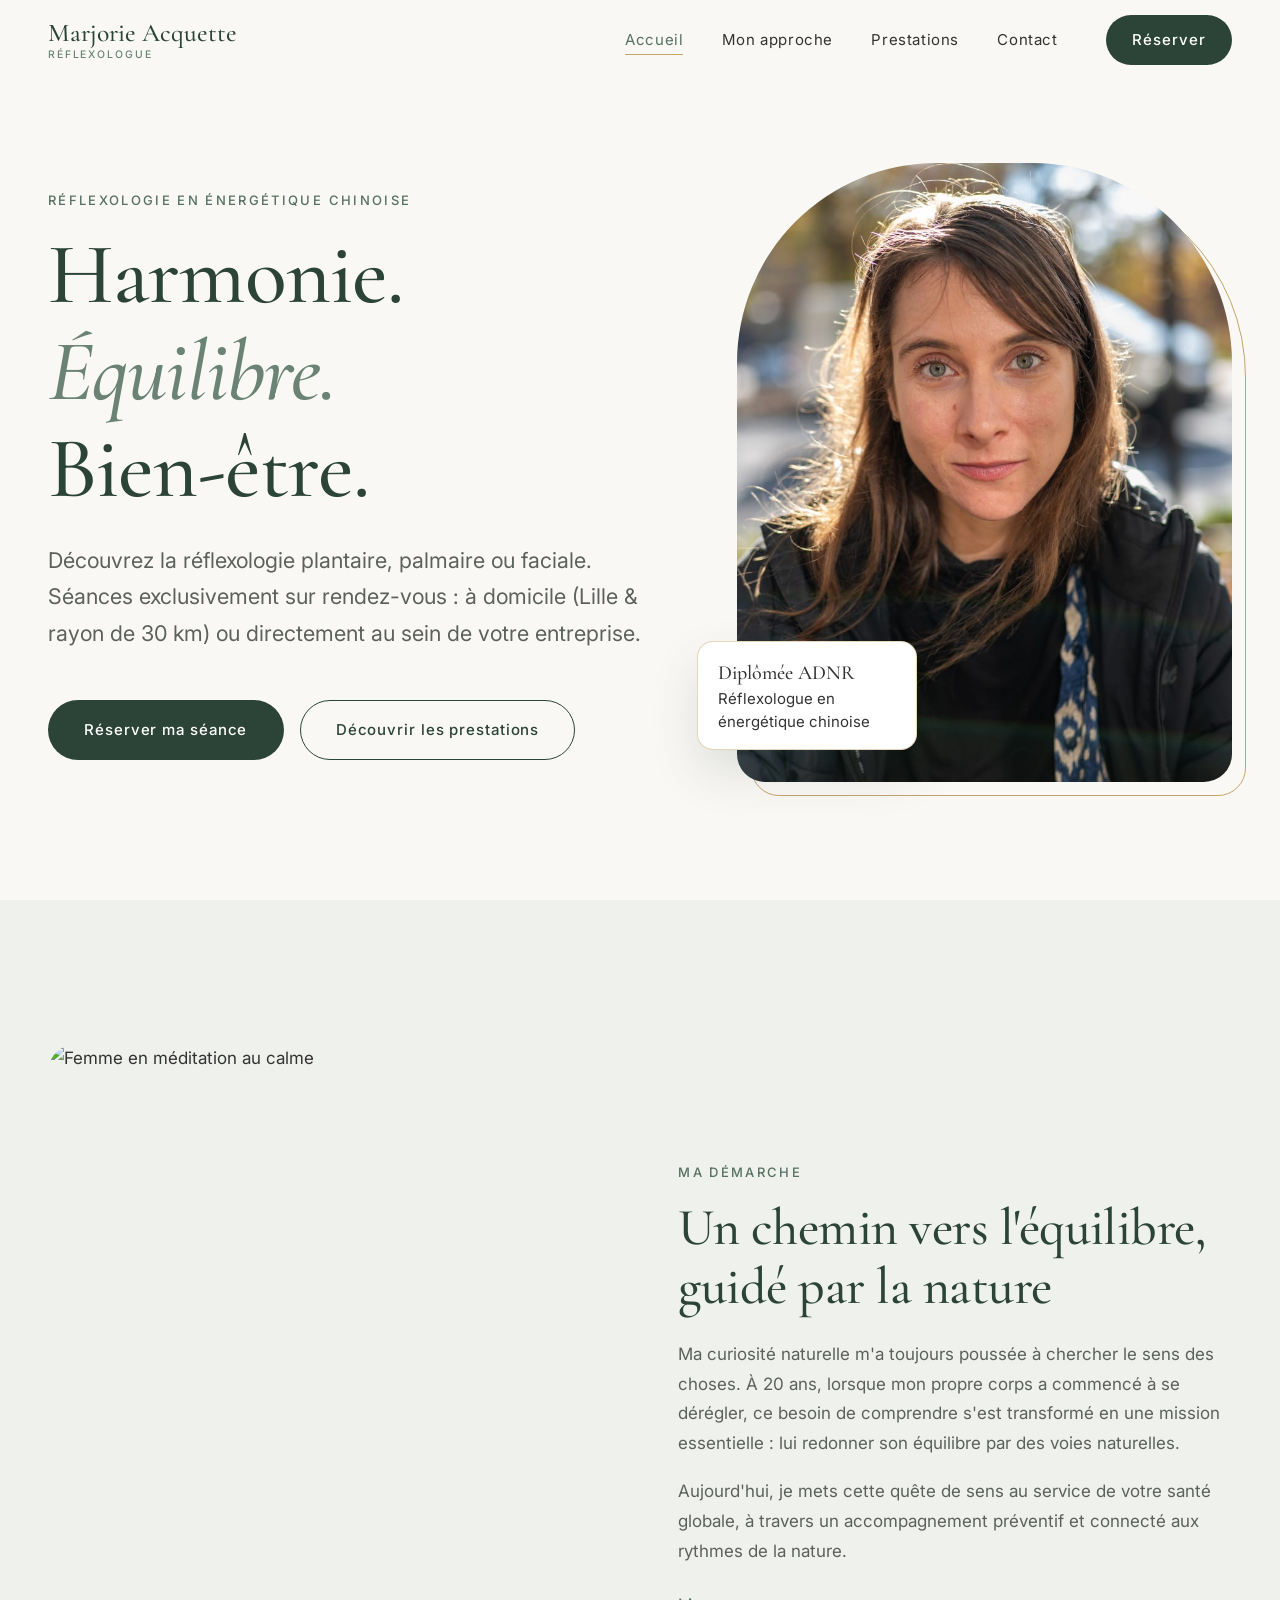
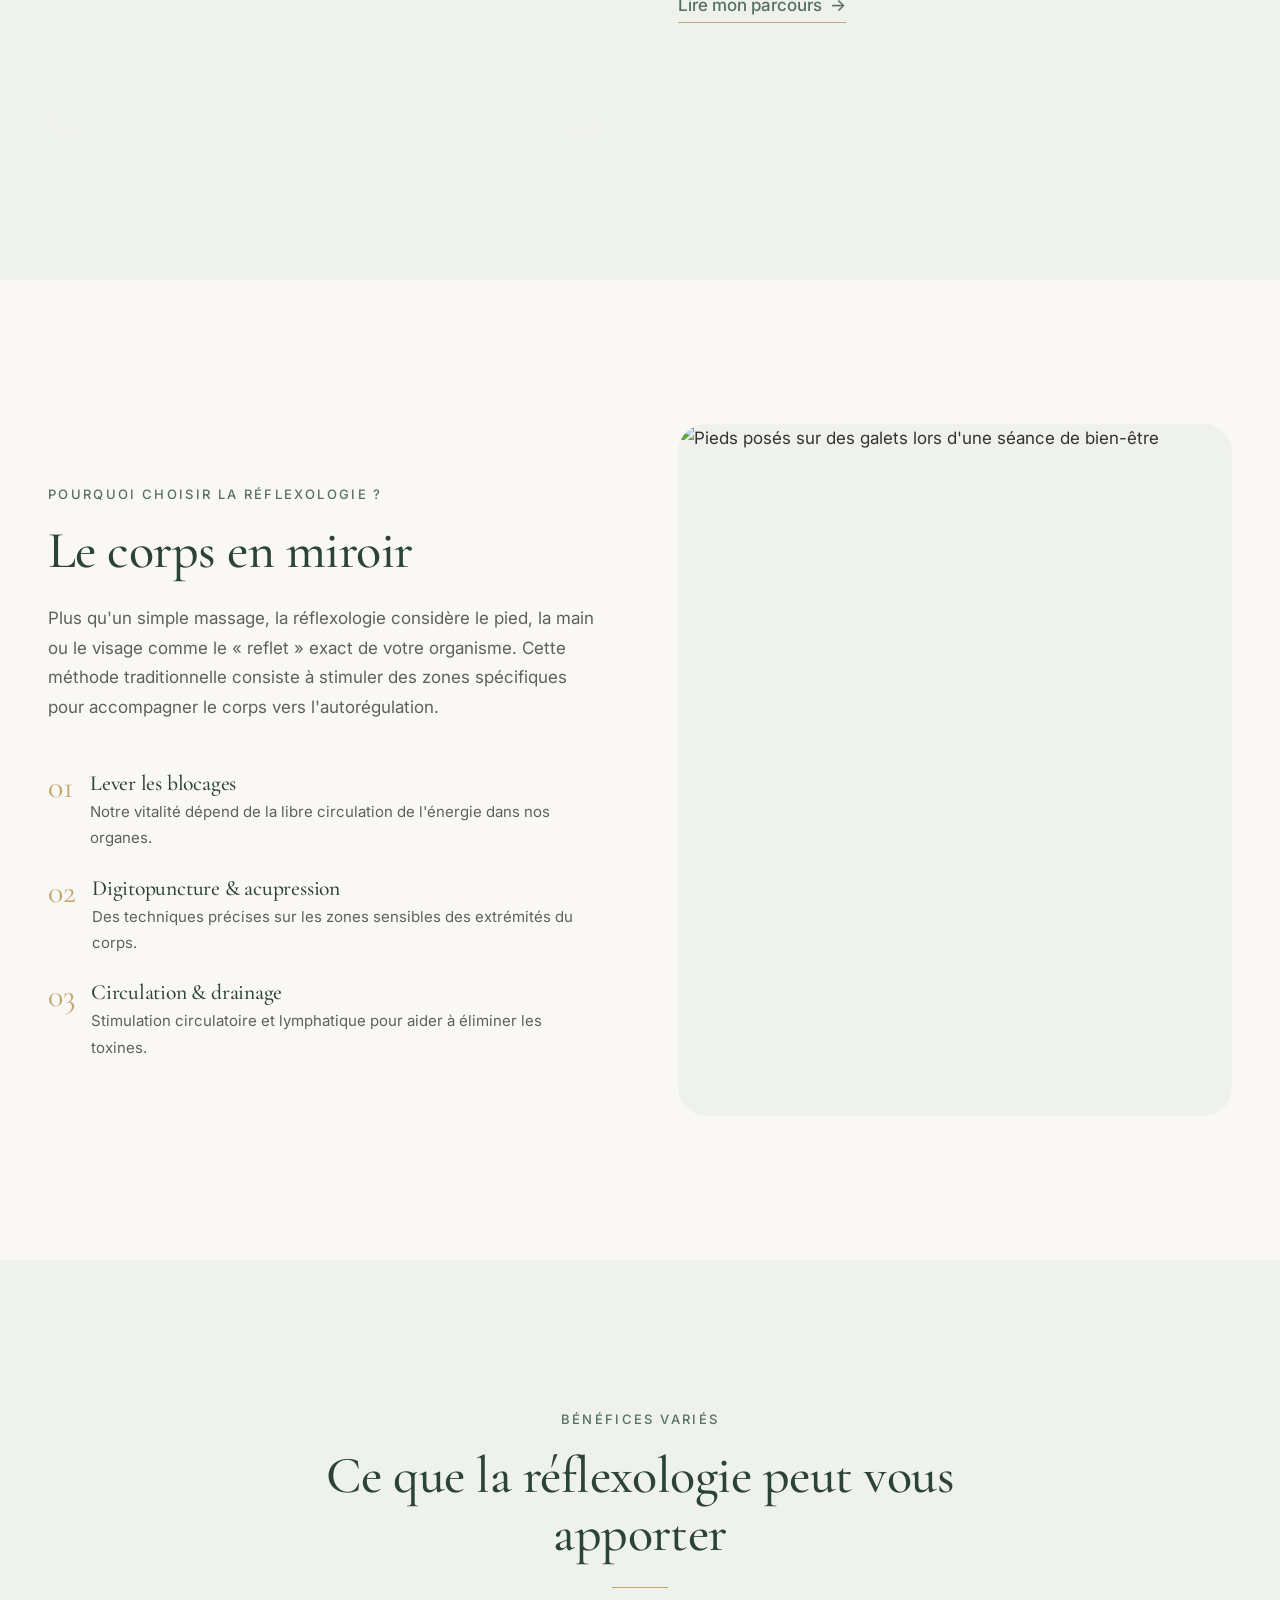
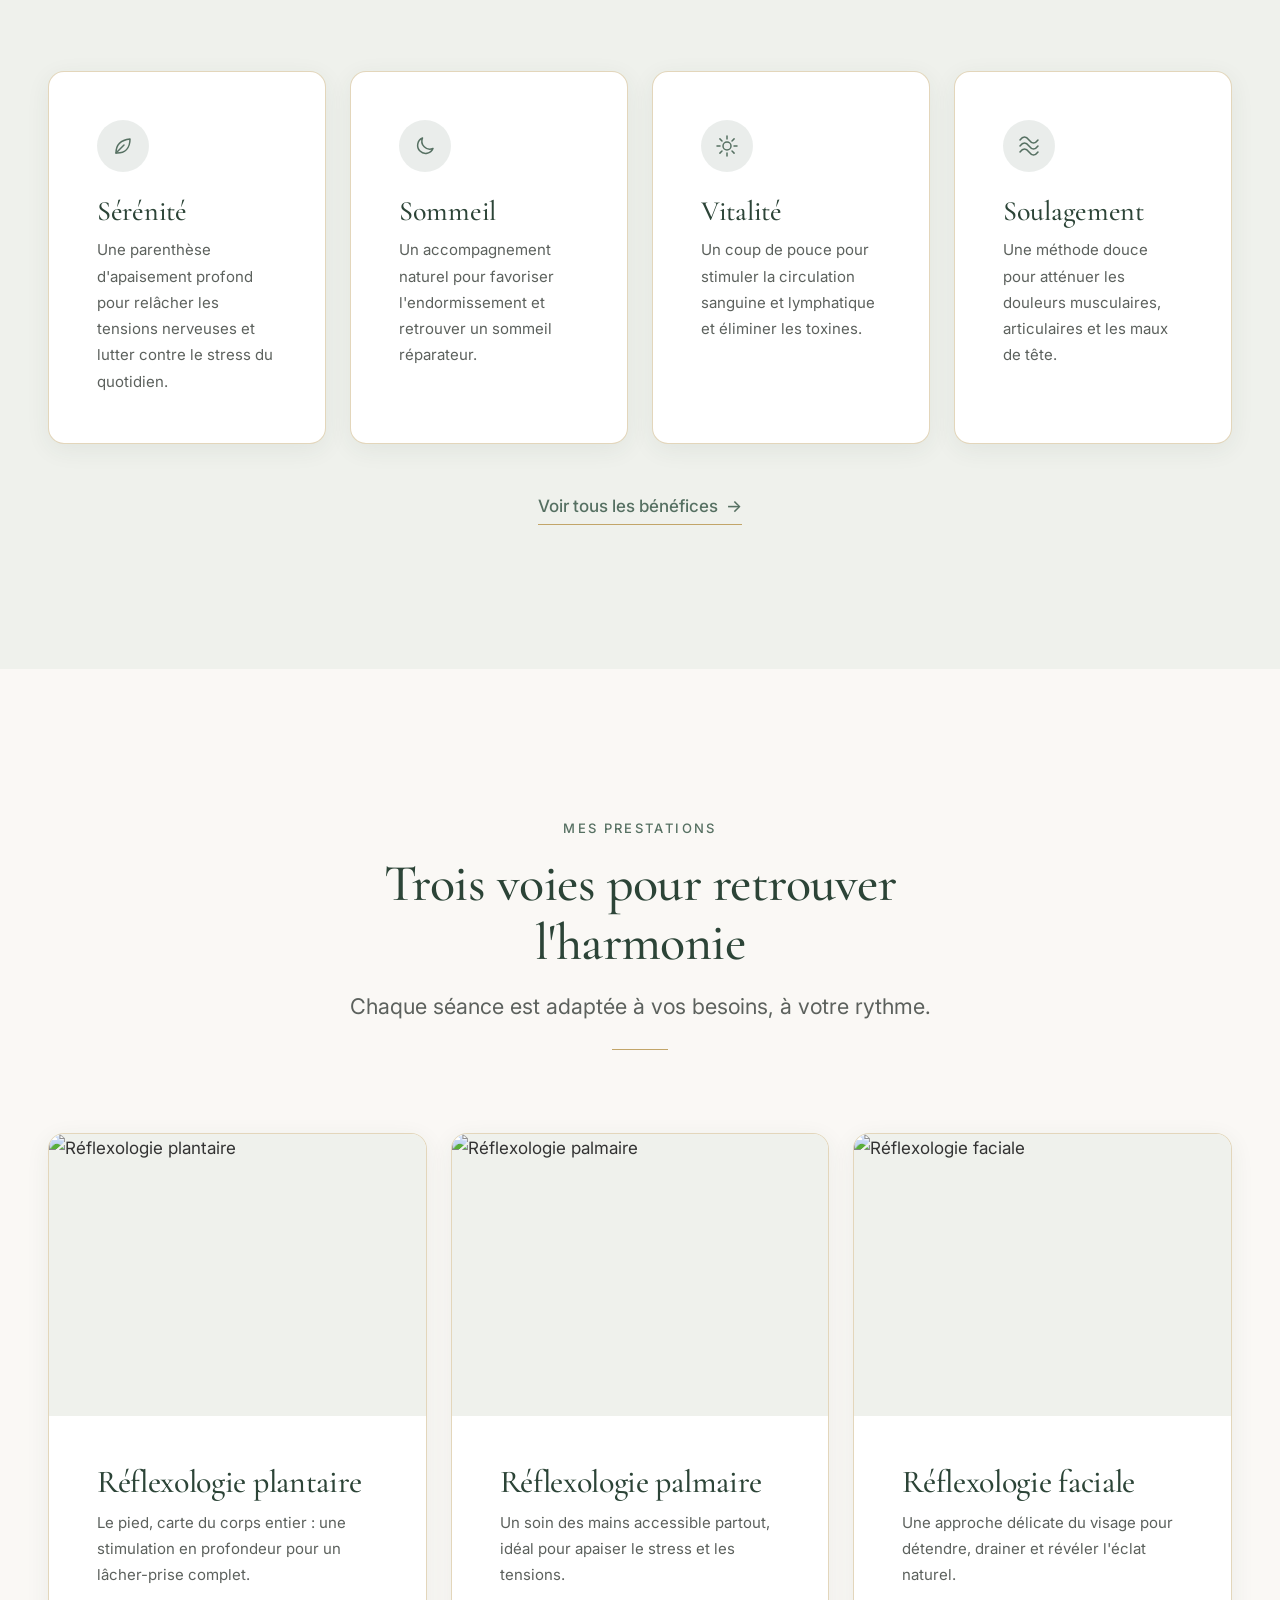
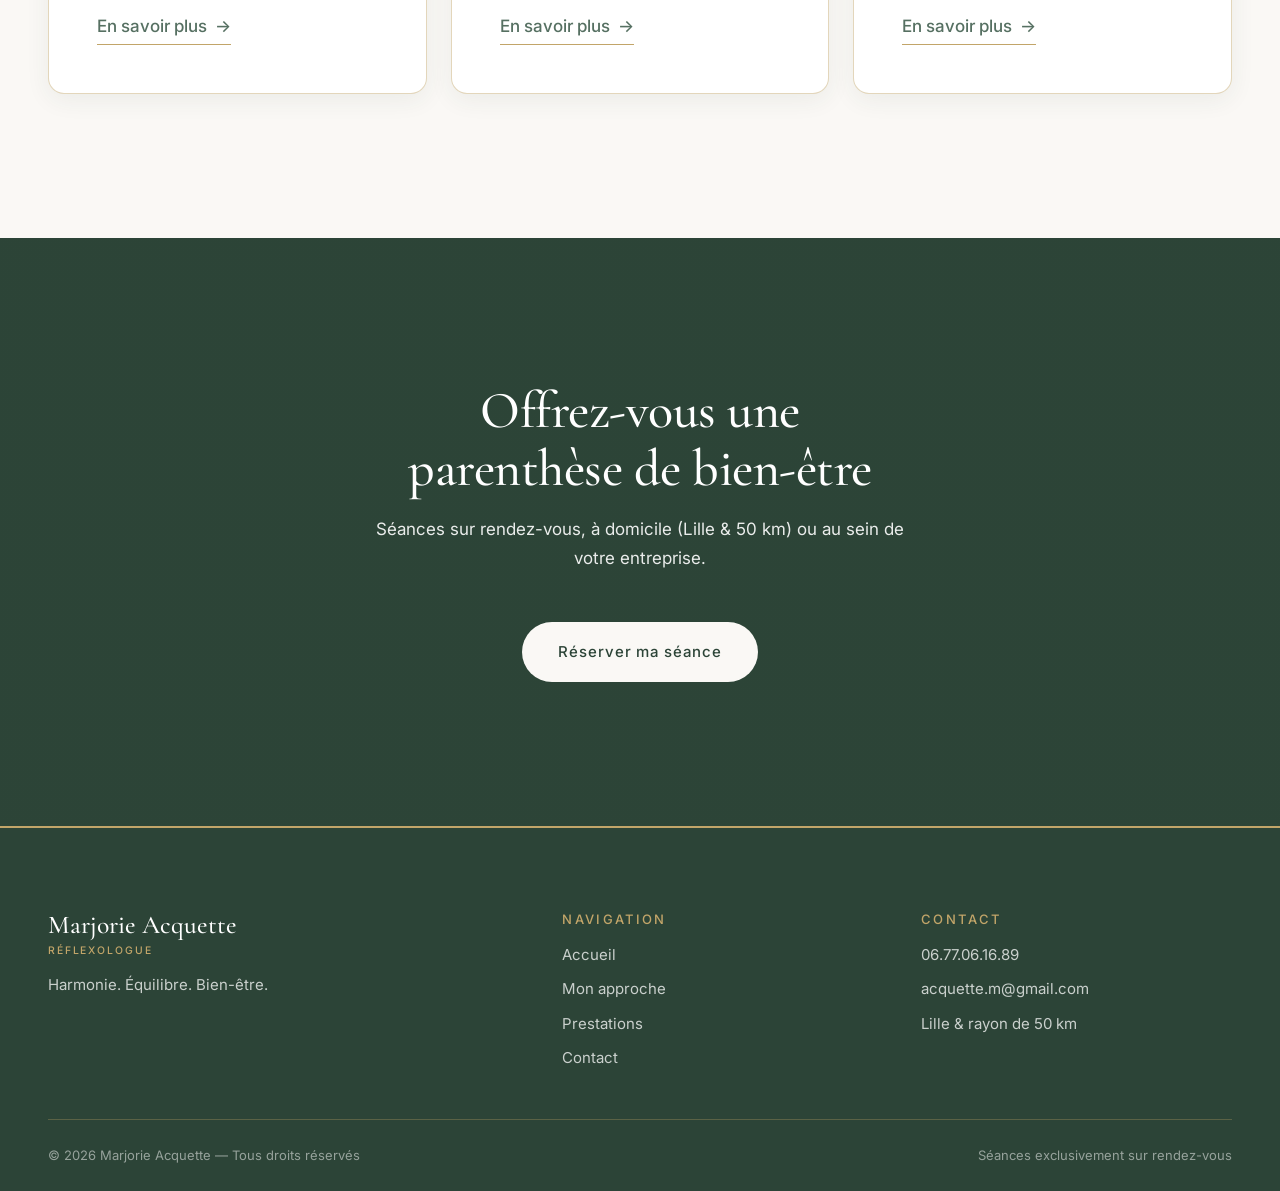
==== index.html @ 1f8d7014 "site cool" ====
<!DOCTYPE html>
<html lang="fr">
<head>
  <meta charset="UTF-8">
  <meta name="viewport" content="width=device-width, initial-scale=1">
  <title>Marjorie Acquette — Réflexologue à Lille | Harmonie. Équilibre. Bien-être.</title>
  <meta name="description" content="Réflexologie plantaire, palmaire ou faciale en énergétique chinoise. Séances sur rendez-vous à domicile (Lille & 50 km) ou en entreprise.">
  <meta name="theme-color" content="#FAF8F5">

  <!-- Active les animations de reveal uniquement si JS est disponible -->
  <script>document.documentElement.classList.add('js');</script>

  <link rel="preconnect" href="https://fonts.googleapis.com">
  <link rel="preconnect" href="https://fonts.gstatic.com" crossorigin>
  <link href="https://fonts.googleapis.com/css2?family=Cormorant+Garamond:ital,wght@0,400;0,500;0,600;1,400;1,500&family=Inter:wght@300;400;500&display=swap" rel="stylesheet">

  <link rel="stylesheet" href="css/variables.css">
  <link rel="stylesheet" href="css/global.css">
  <link rel="stylesheet" href="css/header-footer.css">
  <link rel="stylesheet" href="css/home.css">
</head>
<body>
  <a class="skip-link" href="#main">Aller au contenu</a>

  <!-- ===================== HEADER ===================== -->
  <header class="site-header">
    <div class="container site-header__inner">
      <a href="index.html" class="logo" aria-label="Marjorie Acquette — Accueil">
        Marjorie Acquette
        <small>Réflexologue</small>
      </a>

      <button class="burger" aria-expanded="false" aria-controls="main-nav" aria-label="Ouvrir le menu">
        <span class="burger__bar"></span>
      </button>

      <nav class="nav" id="main-nav" aria-label="Navigation principale">
        <ul class="nav__list">
          <li><a class="nav__link" href="index.html" aria-current="page">Accueil</a></li>
          <li><a class="nav__link" href="about.html">Mon approche</a></li>
          <li><a class="nav__link" href="services.html">Prestations</a></li>
          <li><a class="nav__link" href="contact.html">Contact</a></li>
        </ul>
        <a href="contact.html#reservation" class="btn btn--primary">Réserver</a>
      </nav>
    </div>
  </header>

  <main id="main">

    <!-- ===================== HERO ===================== -->
    <section class="hero">
      <div class="container hero__grid">
        <div class="hero__content reveal">
          <span class="eyebrow">Réflexologie en énergétique chinoise</span>
          <h1 class="hero__title">
            <span>Harmonie.</span>
            <span>Équilibre.</span>
            <span>Bien-être.</span>
          </h1>
          <p class="lead hero__text">
            Découvrez la réflexologie plantaire, palmaire ou faciale. Séances exclusivement sur rendez-vous&nbsp;:
            à domicile (Lille &amp; rayon de 30&nbsp;km) ou directement au sein de votre entreprise.
          </p>
          <div class="hero__actions">
            <a href="contact.html#reservation" class="btn btn--primary">Réserver ma séance</a>
            <a href="services.html" class="btn btn--outline">Découvrir les prestations</a>
          </div>
        </div>

        <div class="hero__visual reveal" data-delay="150">
          <div class="media">
            <img src="images/IMG-20251110-WA0001.jpg"
                 alt="Marjorie Acquette, réflexologue à Lille" width="1000" height="1250">
          </div>
          <div class="hero__badge">
            <strong>Diplômée ADNR</strong>
            Réflexologue en énergétique chinoise
          </div>
        </div>
      </div>
    </section>

    <!-- ===================== PRÉSENTATION ===================== -->
    <section class="section section--alt">
      <div class="container split">
        <div class="split__media reveal">
          <div class="media">
            <img src="https://images.unsplash.com/photo-1506126613408-eca07ce68773?auto=format&fit=crop&w=900&q=75"
                 alt="Femme en méditation au calme" loading="lazy" width="900" height="1125">
          </div>
        </div>
        <div class="split__content reveal" data-delay="150">
          <span class="eyebrow">Ma démarche</span>
          <h2>Un chemin vers l'équilibre, guidé par la nature</h2>
          <p>
            Ma curiosité naturelle m'a toujours poussée à chercher le sens des choses. À 20&nbsp;ans, lorsque mon
            propre corps a commencé à se dérégler, ce besoin de comprendre s'est transformé en une mission essentielle&nbsp;:
            lui redonner son équilibre par des voies naturelles.
          </p>
          <p>
            Aujourd'hui, je mets cette quête de sens au service de votre santé globale, à travers un accompagnement
            préventif et connecté aux rythmes de la nature.
          </p>
          <a href="about.html" class="link-arrow">Lire mon parcours <span aria-hidden="true">→</span></a>
        </div>
      </div>
    </section>

    <!-- ===================== LA RÉFLEXOLOGIE ===================== -->
    <section class="section">
      <div class="container split split--reverse">
        <div class="split__media reveal">
          <div class="media">
            <img src="https://images.unsplash.com/photo-1519823551278-64ac92734fb1?auto=format&fit=crop&w=900&q=75"
                 alt="Pieds posés sur des galets lors d'une séance de bien-être" loading="lazy" width="900" height="1125">
          </div>
        </div>
        <div class="split__content reveal" data-delay="150">
          <span class="eyebrow">Pourquoi choisir la réflexologie&nbsp;?</span>
          <h2>Le corps en miroir</h2>
          <p>
            Plus qu'un simple massage, la réflexologie considère le pied, la main ou le visage comme le «&nbsp;reflet&nbsp;»
            exact de votre organisme. Cette méthode traditionnelle consiste à stimuler des zones spécifiques pour
            accompagner le corps vers l'autorégulation.
          </p>
          <div class="principles">
            <div class="principle">
              <span class="principle__num">01</span>
              <div>
                <h3>Lever les blocages</h3>
                <p>Notre vitalité dépend de la libre circulation de l'énergie dans nos organes.</p>
              </div>
            </div>
            <div class="principle">
              <span class="principle__num">02</span>
              <div>
                <h3>Digitopuncture &amp; acupression</h3>
                <p>Des techniques précises sur les zones sensibles des extrémités du corps.</p>
              </div>
            </div>
            <div class="principle">
              <span class="principle__num">03</span>
              <div>
                <h3>Circulation &amp; drainage</h3>
                <p>Stimulation circulatoire et lymphatique pour aider à éliminer les toxines.</p>
              </div>
            </div>
          </div>
        </div>
      </div>
    </section>

    <!-- ===================== BÉNÉFICES ===================== -->
    <section class="section section--alt">
      <div class="container">
        <header class="section__header reveal">
          <span class="eyebrow">Bénéfices variés</span>
          <h2>Ce que la réflexologie peut vous apporter</h2>
        </header>

        <div class="benefit-grid benefit-grid--4">
          <article class="benefit-card reveal">
            <div class="benefit-card__icon">
              <svg viewBox="0 0 24 24" fill="none" stroke="currentColor" stroke-width="1.5" stroke-linecap="round" stroke-linejoin="round" aria-hidden="true"><path d="M5 19c0-8 5-13 14-14 0 9-5 14-13 14"/><path d="M5 19l8-8"/></svg>
            </div>
            <h3>Sérénité</h3>
            <p>Une parenthèse d'apaisement profond pour relâcher les tensions nerveuses et lutter contre le stress du quotidien.</p>
          </article>

          <article class="benefit-card reveal" data-delay="100">
            <div class="benefit-card__icon">
              <svg viewBox="0 0 24 24" fill="none" stroke="currentColor" stroke-width="1.5" stroke-linecap="round" stroke-linejoin="round" aria-hidden="true"><path d="M20 14.5A8 8 0 0 1 9.5 4 8 8 0 1 0 20 14.5z"/></svg>
            </div>
            <h3>Sommeil</h3>
            <p>Un accompagnement naturel pour favoriser l'endormissement et retrouver un sommeil réparateur.</p>
          </article>

          <article class="benefit-card reveal" data-delay="200">
            <div class="benefit-card__icon">
              <svg viewBox="0 0 24 24" fill="none" stroke="currentColor" stroke-width="1.5" stroke-linecap="round" stroke-linejoin="round" aria-hidden="true"><circle cx="12" cy="12" r="4"/><path d="M12 2v3M12 19v3M2 12h3M19 12h3M4.9 4.9l2.1 2.1M17 17l2.1 2.1M4.9 19.1L7 17M17 7l2.1-2.1"/></svg>
            </div>
            <h3>Vitalité</h3>
            <p>Un coup de pouce pour stimuler la circulation sanguine et lymphatique et éliminer les toxines.</p>
          </article>

          <article class="benefit-card reveal" data-delay="300">
            <div class="benefit-card__icon">
              <svg viewBox="0 0 24 24" fill="none" stroke="currentColor" stroke-width="1.5" stroke-linecap="round" stroke-linejoin="round" aria-hidden="true"><path d="M3 6c3-4 6-4 9 0s6 4 9 0"/><path d="M3 12c3-4 6-4 9 0s6 4 9 0"/><path d="M3 18c3-4 6-4 9 0s6 4 9 0"/></svg>
            </div>
            <h3>Soulagement</h3>
            <p>Une méthode douce pour atténuer les douleurs musculaires, articulaires et les maux de tête.</p>
          </article>
        </div>

        <p class="reveal" style="text-align:center; margin-top: var(--space-lg);">
          <a href="services.html#benefices" class="link-arrow">Voir tous les bénéfices <span aria-hidden="true">→</span></a>
        </p>
      </div>
    </section>

    <!-- ===================== PRESTATIONS ===================== -->
    <section class="section">
      <div class="container">
        <header class="section__header reveal">
          <span class="eyebrow">Mes prestations</span>
          <h2>Trois voies pour retrouver l'harmonie</h2>
          <p class="lead">Chaque séance est adaptée à vos besoins, à votre rythme.</p>
        </header>

        <div class="service-grid">
          <article class="service-card reveal">
            <div class="service-card__img">
              <img src="https://images.unsplash.com/photo-1519823551278-64ac92734fb1?auto=format&fit=crop&w=800&q=75" alt="Réflexologie plantaire" loading="lazy" width="800" height="600">
            </div>
            <div class="service-card__body">
              <h3>Réflexologie plantaire</h3>
              <p>Le pied, carte du corps entier&nbsp;: une stimulation en profondeur pour un lâcher-prise complet.</p>
              <a href="services.html#plantaire" class="link-arrow">En savoir plus <span aria-hidden="true">→</span></a>
            </div>
          </article>

          <article class="service-card reveal" data-delay="120">
            <div class="service-card__img">
              <img src="https://images.unsplash.com/photo-1600334129128-685c5582fd35?auto=format&fit=crop&w=800&q=75" alt="Réflexologie palmaire" loading="lazy" width="800" height="600">
            </div>
            <div class="service-card__body">
              <h3>Réflexologie palmaire</h3>
              <p>Un soin des mains accessible partout, idéal pour apaiser le stress et les tensions.</p>
              <a href="services.html#palmaire" class="link-arrow">En savoir plus <span aria-hidden="true">→</span></a>
            </div>
          </article>

          <article class="service-card reveal" data-delay="240">
            <div class="service-card__img">
              <img src="https://images.unsplash.com/photo-1570172619644-dfd03ed5d881?auto=format&fit=crop&w=800&q=75" alt="Réflexologie faciale" loading="lazy" width="800" height="600">
            </div>
            <div class="service-card__body">
              <h3>Réflexologie faciale</h3>
              <p>Une approche délicate du visage pour détendre, drainer et révéler l'éclat naturel.</p>
              <a href="services.html#faciale" class="link-arrow">En savoir plus <span aria-hidden="true">→</span></a>
            </div>
          </article>
        </div>
      </div>
    </section>

    <!-- ===================== CTA ===================== -->
    <section class="section cta-band">
      <div class="container reveal">
        <h2>Offrez-vous une parenthèse de bien-être</h2>
        <p>Séances sur rendez-vous, à domicile (Lille &amp; 50&nbsp;km) ou au sein de votre entreprise.</p>
        <a href="contact.html#reservation" class="btn btn--primary">Réserver ma séance</a>
      </div>
    </section>

  </main>

  <!-- ===================== FOOTER ===================== -->
  <footer class="site-footer">
    <div class="container">
      <div class="site-footer__grid">
        <div>
          <a href="index.html" class="logo">Marjorie Acquette<small>Réflexologue</small></a>
          <p class="site-footer__tagline">Harmonie. Équilibre. Bien-être.</p>
        </div>
        <div>
          <h4>Navigation</h4>
          <ul>
            <li><a href="index.html">Accueil</a></li>
            <li><a href="about.html">Mon approche</a></li>
            <li><a href="services.html">Prestations</a></li>
            <li><a href="contact.html">Contact</a></li>
          </ul>
        </div>
        <div>
          <h4>Contact</h4>
          <ul>
            <li><a href="tel:+33677061689">06.77.06.16.89</a></li>
            <li><a href="mailto:acquette.m@gmail.com">acquette.m@gmail.com</a></li>
            <li>Lille &amp; rayon de 50&nbsp;km</li>
          </ul>
        </div>
      </div>
      <div class="site-footer__bottom">
        <span>© 2026 Marjorie Acquette — Tous droits réservés</span>
        <span>Séances exclusivement sur rendez-vous</span>
      </div>
    </div>
  </footer>

  <script src="js/main.js"></script>
</body>
</html>
---- css/variables.css ----
/* ==========================================================================
   variables.css — Design tokens globaux
   Les media queries ne supportent pas var() ; les breakpoints sont donc
   documentés ici et réutilisés à l'identique dans tous les fichiers :
     --bp-sm : 600px  |  --bp-md : 900px  |  --bp-lg : 1200px
   ========================================================================== */

:root {
  /* ---- Couleurs ---- */
  /* Identité du logo : tige, feuilles, pétales, cadre circulaire */
  --color-primary-dark: #2C4437;        /* vert forêt — titres, ancrages forts */
  --color-primary-muted: #6A8374;       /* vert sauge — icônes, sous-titres, détails */
  --color-primary-muted-dark: #567062;  /* sauge assombri — petit texte (contraste AA) */
  --color-accent-pink: #D39E96;         /* rose poudré — hover des boutons, touches sélectes */
  --color-accent-pink-soft: #F3E4E1;    /* rose très pâle — sélection de texte */
  --color-accent-gold: #C2A569;         /* doré champagne — filets, bordures fines */

  --color-background: #FAF8F5;          /* crème — fond principal */
  --color-background-alt: #EFF1EC;      /* voile sauge — sections alternées */
  --color-surface: #FFFFFF;             /* cartes */
  --color-text: #333333;                /* gris carbone — paragraphes */
  --color-text-soft: #5C615D;           /* texte secondaire */
  --color-border: rgba(44, 68, 55, 0.12);
  --color-border-gold: rgba(194, 165, 105, 0.45);
  --color-primary-muted-tint: rgba(106, 131, 116, 0.14);
  --color-overlay: rgba(44, 68, 55, 0.62);

  /* ---- Typographie ---- */
  --font-heading: 'Cormorant Garamond', 'Playfair Display', Georgia, serif;
  --font-body: 'Inter', 'Plus Jakarta Sans', system-ui, -apple-system, 'Segoe UI', sans-serif;

  --fs-xs: 0.8125rem;
  --fs-sm: 0.9375rem;
  --fs-base: 1.0625rem;
  --fs-lg: clamp(1.15rem, 1rem + 0.5vw, 1.35rem);
  --fs-h3: clamp(1.5rem, 1.25rem + 1vw, 2rem);
  --fs-h2: clamp(2rem, 1.5rem + 2.2vw, 3.25rem);
  --fs-h1: clamp(2.75rem, 1.8rem + 4.5vw, 5.5rem);

  --lh-body: 1.75;
  --lh-heading: 1.12;
  --tracking-caps: 0.18em;

  /* ---- Espacements ---- */
  --space-xs: 0.5rem;
  --space-sm: 1rem;
  --space-md: 1.5rem;
  --space-lg: clamp(2rem, 1.5rem + 2vw, 3rem);
  --space-xl: clamp(3rem, 2rem + 4vw, 5.5rem);
  --section-padding: clamp(4.5rem, 3rem + 8vw, 9rem);  /* grand padding vertical */
  --container-width: 1200px;
  --container-narrow: 760px;
  --gutter: clamp(1.25rem, 0.5rem + 4vw, 3rem);

  /* ---- Formes & ombres ---- */
  --radius-sm: 8px;
  --radius-md: 16px;
  --radius-lg: 28px;
  --radius-pill: 999px;
  --shadow-soft: 0 6px 24px rgba(44, 68, 55, 0.07);
  --shadow-hover: 0 22px 48px rgba(44, 68, 55, 0.14);

  /* ---- Mouvement ---- */
  --ease-out: cubic-bezier(0.16, 1, 0.3, 1);
  --transition-card: all 0.4s var(--ease-out);
  --transition-fast: 0.25s ease;

  /* ---- Layout ---- */
  --header-height: 80px;
  --z-header: 100;
  --z-menu: 90;
}
---- css/global.css ----
/* ==========================================================================
   global.css — Reset, typographie, composants communs, scroll reveal
   ========================================================================== */

/* ---- Reset ---- */
*, *::before, *::after { box-sizing: border-box; margin: 0; padding: 0; }

html {
  scroll-behavior: smooth;
  -webkit-text-size-adjust: 100%;
  scroll-padding-top: var(--header-height);
}

body {
  font-family: var(--font-body);
  font-size: var(--fs-base);
  line-height: var(--lh-body);
  color: var(--color-text);
  background-color: var(--color-background);
  -webkit-font-smoothing: antialiased;
  text-rendering: optimizeLegibility;
  overflow-x: hidden;
}

body.no-scroll { overflow: hidden; }   /* bloque le scroll quand le menu mobile est ouvert */

img, picture, svg { display: block; max-width: 100%; }
img { height: auto; }
a { color: inherit; text-decoration: none; }
ul { list-style: none; }
button { font: inherit; color: inherit; background: none; border: 0; cursor: pointer; }

::selection { background: var(--color-accent-pink-soft); color: var(--color-primary-dark); }

:focus-visible {
  outline: 2px solid var(--color-primary-muted);
  outline-offset: 3px;
}

/* ---- Typographie ---- */
h1, h2, h3, h4 {
  font-family: var(--font-heading);
  font-weight: 500;
  line-height: var(--lh-heading);
  letter-spacing: -0.01em;
  color: var(--color-primary-dark);
}
h1 { font-size: var(--fs-h1); }
h2 { font-size: var(--fs-h2); }
h3 { font-size: var(--fs-h3); }
p + p { margin-top: 1.1em; }

.eyebrow {
  display: inline-block;
  font-size: var(--fs-xs);
  font-weight: 500;
  text-transform: uppercase;
  letter-spacing: var(--tracking-caps);
  color: var(--color-primary-muted-dark);
  margin-bottom: var(--space-sm);
}

.lead {
  font-size: var(--fs-lg);
  color: var(--color-text-soft);
  line-height: 1.7;
}

/* ---- Layout ---- */
.container {
  width: 100%;
  max-width: calc(var(--container-width) + var(--gutter) * 2);
  margin-inline: auto;
  padding-inline: var(--gutter);
}
.container--narrow { max-width: calc(var(--container-narrow) + var(--gutter) * 2); }

.section { padding-block: var(--section-padding); }
.section--alt { background-color: var(--color-background-alt); }

.section__header {
  max-width: 640px;
  margin: 0 auto var(--space-xl);
  text-align: center;
}
.section__header h2 { margin-bottom: var(--space-sm); }
/* Filet doré fin, rappel du cadre circulaire du logo */
.section__header::after {
  content: '';
  display: block;
  width: 56px;
  height: 1px;
  margin: var(--space-md) auto 0;
  background: var(--color-accent-gold);
}

.skip-link {
  position: absolute;
  left: -9999px;
  top: 0;
  background: var(--color-primary-dark);
  color: #fff;
  padding: 0.75rem 1.25rem;
  z-index: 200;
}
.skip-link:focus { left: 0; }

/* ---- Boutons ---- */
.btn {
  display: inline-flex;
  align-items: center;
  justify-content: center;
  gap: 0.6rem;
  padding: 1rem 2.2rem;
  font-family: var(--font-body);
  font-size: var(--fs-sm);
  font-weight: 500;
  letter-spacing: 0.06em;
  border-radius: var(--radius-pill);
  border: 1px solid transparent;
  transition: all 0.3s ease;
}
.btn--primary { background: var(--color-primary-dark); color: #fff; }
.btn--primary:hover {
  background: var(--color-accent-pink);
  color: var(--color-primary-dark);
  transform: translateY(-2px);
  box-shadow: 0 10px 24px rgba(211, 158, 150, 0.4);
}
.btn--outline { border-color: var(--color-primary-dark); color: var(--color-primary-dark); }
.btn--outline:hover { background: var(--color-primary-dark); color: #fff; transform: translateY(-2px); }
.btn--light { border-color: rgba(255, 255, 255, 0.8); color: #fff; }
.btn--light:hover { background: var(--color-accent-pink); border-color: var(--color-accent-pink); color: var(--color-primary-dark); transform: translateY(-2px); }

.link-arrow {
  display: inline-flex;
  align-items: center;
  gap: 0.5rem;
  font-weight: 500;
  color: var(--color-primary-muted-dark);
  border-bottom: 1px solid var(--color-accent-gold);
  padding-bottom: 2px;
  transition: var(--transition-fast);
}
.link-arrow:hover { color: var(--color-primary-dark); border-color: var(--color-accent-pink); gap: 0.85rem; }

/* ---- Images ---- */
.media {
  overflow: hidden;
  border-radius: var(--radius-lg);
  background: var(--color-background-alt);   /* couleur de repli pendant le chargement */
}
.media img { width: 100%; height: 100%; object-fit: cover; }

/* ---- En-tête des pages internes ---- */
.page-hero {
  padding-top: calc(var(--header-height) + var(--space-xl));
  padding-bottom: var(--space-xl);
  text-align: center;
  background: linear-gradient(180deg, var(--color-background-alt) 0%, var(--color-background) 100%);
  border-bottom: 1px solid var(--color-border-gold);
}
.page-hero h1 { font-size: clamp(2.5rem, 1.8rem + 3.5vw, 4.5rem); margin-bottom: var(--space-sm); }
.page-hero .lead { max-width: 56ch; margin-inline: auto; }

/* ---- Cartes bénéfices (accueil + services) ---- */
.benefit-grid {
  display: grid;
  gap: var(--space-md);
  grid-template-columns: 1fr;
}
.benefit-card {
  background: var(--color-surface);
  padding: var(--space-lg);
  border-radius: var(--radius-md);
  border: 1px solid var(--color-border-gold);
  box-shadow: var(--shadow-soft);
  transition: var(--transition-card);
}
.benefit-card:hover {
  transform: translateY(-8px);
  box-shadow: var(--shadow-hover);
  border-color: var(--color-accent-gold);
}
.benefit-card__icon {
  width: 52px;
  height: 52px;
  display: grid;
  place-items: center;
  margin-bottom: var(--space-md);
  border-radius: 50%;
  background: var(--color-primary-muted-tint);
  color: var(--color-primary-muted-dark);
  transition: var(--transition-card);
}
.benefit-card:hover .benefit-card__icon { background: var(--color-primary-dark); color: #fff; }
.benefit-card__icon svg { width: 24px; height: 24px; }
.benefit-card h3 { font-size: 1.75rem; margin-bottom: 0.6rem; }
.benefit-card p { font-size: var(--fs-sm); color: var(--color-text-soft); }

@media (min-width: 600px) { .benefit-grid { grid-template-columns: repeat(2, 1fr); } }
@media (min-width: 1200px) { .benefit-grid--4 { grid-template-columns: repeat(4, 1fr); } }

/* ---- Scroll reveal (piloté par js/main.js) ----
   Le préfixe .js garantit que le contenu reste visible si JS est désactivé. */
.js .reveal {
  opacity: 0;
  transform: translateY(32px);
  transition: opacity 0.9s var(--ease-out), transform 0.9s var(--ease-out);
  transition-delay: var(--reveal-delay, 0ms);
}
.js .reveal.is-visible { opacity: 1; transform: none; }

@media (prefers-reduced-motion: reduce) {
  html { scroll-behavior: auto; }
  .js .reveal { opacity: 1; transform: none; transition: none; }
  * { animation-duration: 0.01ms !important; transition-duration: 0.01ms !important; }
}
---- css/header-footer.css ----
/* ==========================================================================
   header-footer.css — Navigation (desktop + menu plein écran mobile) et pied de page
   ========================================================================== */

/* ---- Header ---- */
.site-header {
  position: fixed;
  inset: 0 0 auto 0;
  height: var(--header-height);
  z-index: var(--z-header);
  background: transparent;
  transition: background-color 0.4s ease, box-shadow 0.4s ease, height 0.4s ease;
}
.site-header.is-scrolled {
  background: rgba(250, 248, 245, 0.92);
  backdrop-filter: blur(12px);
  -webkit-backdrop-filter: blur(12px);
  box-shadow: 0 1px 0 var(--color-border);
  height: 68px;
}
.site-header__inner {
  height: 100%;
  display: flex;
  align-items: center;
  justify-content: space-between;
}

.logo {
  font-family: var(--font-heading);
  font-size: 1.6rem;
  font-weight: 500;
  line-height: 1;
  color: var(--color-primary-dark);
  position: relative;
  z-index: calc(var(--z-menu) + 10);   /* reste visible au-dessus du menu mobile */
}
.logo small {
  display: block;
  margin-top: 0.3rem;
  font-family: var(--font-body);
  font-size: 0.65rem;
  letter-spacing: var(--tracking-caps);
  text-transform: uppercase;
  color: var(--color-primary-muted);
}

/* ---- Navigation (mobile-first : plein écran) ---- */
.nav {
  position: fixed;
  inset: 0;
  z-index: var(--z-menu);
  display: flex;
  flex-direction: column;
  align-items: center;
  justify-content: center;
  gap: var(--space-lg);
  background: var(--color-background);
  clip-path: circle(0% at calc(100% - 2.5rem) 2.5rem);   /* l'ouverture part du bouton */
  visibility: hidden;
  transition: clip-path 0.8s var(--ease-out), visibility 0s 0.8s;
}
.nav.is-open {
  clip-path: circle(150% at calc(100% - 2.5rem) 2.5rem);
  visibility: visible;
  transition: clip-path 0.8s var(--ease-out), visibility 0s;
}

.nav__list {
  display: flex;
  flex-direction: column;
  align-items: center;
  gap: 1.5rem;
}
.nav__link {
  font-family: var(--font-heading);
  font-size: clamp(2rem, 8vw, 2.75rem);
  position: relative;
  opacity: 0;
  transform: translateY(20px);
  transition: opacity 0.5s ease, transform 0.5s var(--ease-out), color var(--transition-fast);
}
.nav.is-open .nav__link {
  opacity: 1;
  transform: none;
  transition-delay: calc(0.25s + var(--i, 0) * 0.07s);   /* apparition en cascade */
}
.nav__link:hover,
.nav__link[aria-current="page"] { color: var(--color-primary-muted-dark); }
.nav .btn { opacity: 0; transition: opacity 0.5s ease 0.6s, transform 0.3s ease, background 0.3s ease, color 0.3s ease, box-shadow 0.3s ease; }
.nav.is-open .btn { opacity: 1; }

/* ---- Bouton hamburger ---- */
.burger {
  position: relative;
  z-index: calc(var(--z-menu) + 10);
  width: 44px;
  height: 44px;
  display: grid;
  place-items: center;
}
.burger__bar,
.burger__bar::before {
  content: '';
  display: block;
  width: 26px;
  height: 1.5px;
  background: var(--color-primary-dark);
  transition: transform 0.5s var(--ease-out), background 0.3s;
}
.burger__bar { position: relative; }
.burger__bar::before { position: absolute; top: 8px; left: 0; }
.burger[aria-expanded="true"] .burger__bar { transform: rotate(45deg); }
.burger[aria-expanded="true"] .burger__bar::before { transform: translateY(-8px) rotate(-90deg); }

/* ---- Desktop ---- */
@media (min-width: 900px) {
  .burger { display: none; }

  .nav {
    position: static;
    flex-direction: row;
    gap: var(--space-lg);
    background: none;
    clip-path: none;
    visibility: visible;
    transition: none;
  }
  .nav__list { flex-direction: row; gap: clamp(1.5rem, 3vw, 3rem); }
  .nav__link {
    font-family: var(--font-body);
    font-size: var(--fs-sm);
    letter-spacing: 0.04em;
    opacity: 1;
    transform: none;
  }
  .nav__link::after {
    content: '';
    position: absolute;
    left: 0; right: 0; bottom: -6px;
    height: 1px;
    background: var(--color-accent-gold);
    transform: scaleX(0);
    transform-origin: left;
    transition: transform 0.4s var(--ease-out);
  }
  .nav__link:hover::after,
  .nav__link[aria-current="page"]::after { transform: scaleX(1); }
  .nav .btn { opacity: 1; padding: 0.7rem 1.6rem; }
}

/* ---- Footer ---- */
.site-footer {
  background: var(--color-primary-dark);
  color: rgba(255, 255, 255, 0.75);
  border-top: 2px solid var(--color-accent-gold);
  padding-block: var(--space-xl) var(--space-md);
  font-size: var(--fs-sm);
}
.site-footer__grid {
  display: grid;
  gap: var(--space-lg);
  padding-bottom: var(--space-lg);
  border-bottom: 1px solid rgba(194, 165, 105, 0.3);
}
.site-footer .logo { color: #fff; }
.site-footer .logo small { color: var(--color-accent-gold); }
.site-footer h4 {
  font-family: var(--font-body);
  font-size: var(--fs-xs);
  font-weight: 500;
  text-transform: uppercase;
  letter-spacing: var(--tracking-caps);
  color: var(--color-accent-gold);
  margin-bottom: var(--space-sm);
}
.site-footer li + li { margin-top: 0.5rem; }
.site-footer a { transition: color var(--transition-fast); }
.site-footer a:hover { color: var(--color-accent-pink); }
.site-footer__tagline { margin-top: var(--space-sm); max-width: 32ch; }
.site-footer__bottom {
  display: flex;
  flex-direction: column;
  gap: 0.5rem;
  padding-top: var(--space-md);
  font-size: var(--fs-xs);
  color: rgba(255, 255, 255, 0.5);
}

@media (min-width: 600px) {
  .site-footer__grid { grid-template-columns: repeat(2, 1fr); }
  .site-footer__bottom { flex-direction: row; justify-content: space-between; }
}
@media (min-width: 900px) {
  .site-footer__grid { grid-template-columns: 1.5fr 1fr 1fr; }
}
---- css/home.css ----
/* ==========================================================================
   home.css — Page d'accueil
   ========================================================================== */

/* ---- Hero ---- */
.hero {
  min-height: 100svh;
  display: grid;
  align-items: center;
  padding-top: calc(var(--header-height) + var(--space-lg));
  padding-bottom: var(--space-xl);
  overflow: hidden;
}
.hero__grid {
  display: grid;
  gap: var(--space-xl);
  align-items: center;
}
.hero__title { margin-bottom: var(--space-md); }
.hero__title span { display: block; }
.hero__title span:nth-child(2) { color: var(--color-primary-muted); font-style: italic; }
.hero__text { max-width: 52ch; margin-bottom: var(--space-lg); }
.hero__actions { display: flex; flex-wrap: wrap; gap: var(--space-sm); }

.hero__visual { position: relative; }
.hero__visual .media {
  position: relative;
  z-index: 1;
  aspect-ratio: 4 / 5;
  border-radius: 200px 200px var(--radius-lg) var(--radius-lg);   /* forme en arche */
}
.hero__visual .media img { object-position: 51% 50%; }   /* photo paysage : recadre les côtés, visage centré */
/* Cadre doré décalé, rappel du cercle du logo */
.hero__visual::before {
  content: '';
  position: absolute;
  inset: 14px -14px -14px 14px;
  border: 1px solid var(--color-accent-gold);
  border-radius: 200px 200px var(--radius-lg) var(--radius-lg);
}
.hero__badge {
  position: absolute;
  z-index: 2;
  left: -0.5rem;
  bottom: 2rem;
  max-width: 220px;
  padding: 1rem 1.25rem;
  background: var(--color-surface);
  border: 1px solid var(--color-border-gold);
  border-radius: var(--radius-md);
  box-shadow: var(--shadow-hover);
  font-size: var(--fs-sm);
  line-height: 1.5;
}
.hero__badge strong {
  display: block;
  font-family: var(--font-heading);
  font-size: 1.25rem;
  font-weight: 500;
}

/* ---- Bloc présentation (image + texte) ---- */
.split {
  display: grid;
  gap: var(--space-xl);
  align-items: center;
}
.split__media .media { aspect-ratio: 4 / 5; }
.split__content h2 { margin-bottom: var(--space-md); }
.split__content p { color: var(--color-text-soft); }
.split__content .link-arrow { margin-top: var(--space-md); }

/* ---- Corps en miroir (3 points clés) ---- */
.principles {
  display: grid;
  gap: var(--space-md);
  margin-top: var(--space-lg);
}
.principle { display: flex; gap: var(--space-sm); align-items: flex-start; }
.principle__num {
  flex: none;
  font-family: var(--font-heading);
  font-size: 2rem;
  line-height: 1;
  color: var(--color-accent-gold);
}
.principle h3 { font-size: 1.35rem; margin-bottom: 0.25rem; }
.principle p { font-size: var(--fs-sm); }

/* ---- Cartes services ---- */
.service-grid {
  display: grid;
  gap: var(--space-md);
  grid-template-columns: 1fr;
}
.service-card {
  display: flex;
  flex-direction: column;
  background: var(--color-surface);
  border-radius: var(--radius-md);
  overflow: hidden;
  border: 1px solid var(--color-border-gold);
  box-shadow: var(--shadow-soft);
  transition: var(--transition-card);
}
.service-card:hover { transform: translateY(-8px); box-shadow: var(--shadow-hover); border-color: var(--color-accent-gold); }
.service-card__img { aspect-ratio: 4 / 3; overflow: hidden; background: var(--color-background-alt); }
.service-card__img img {
  width: 100%;
  height: 100%;
  object-fit: cover;
  transition: transform 0.9s var(--ease-out);
}
.service-card:hover .service-card__img img { transform: scale(1.06); }
.service-card__body { padding: var(--space-lg); display: flex; flex-direction: column; flex: 1; }
.service-card h3 { margin-bottom: 0.6rem; }
.service-card p { font-size: var(--fs-sm); color: var(--color-text-soft); margin-bottom: var(--space-md); }
.service-card .link-arrow { margin-top: auto; align-self: flex-start; }

/* ---- Bandeau d'appel à l'action ---- */
.cta-band {
  position: relative;
  text-align: center;
  color: #fff;
  background:
    linear-gradient(var(--color-overlay), var(--color-overlay)),
    url('https://images.unsplash.com/photo-1470252649378-9c29740c9fa8?auto=format&fit=crop&w=1800&q=70') center / cover;
  background-color: var(--color-primary-dark);
}
.cta-band h2 { max-width: 20ch; margin: 0 auto var(--space-sm); color: #fff; }
.cta-band p { max-width: 52ch; margin: 0 auto var(--space-lg); opacity: 0.9; }
/* Sur fond forêt, le bouton principal s'inverse : crème puis rose au survol */
.cta-band .btn--primary { background: var(--color-background); color: var(--color-primary-dark); }
.cta-band .btn--primary:hover { background: var(--color-accent-pink); }

/* ---- Responsive ---- */
@media (min-width: 600px) {
  .service-grid { grid-template-columns: repeat(2, 1fr); }
}
@media (min-width: 900px) {
  .hero__grid { grid-template-columns: 1.1fr 0.9fr; }
  .hero__badge { left: -2.5rem; }
  .split { grid-template-columns: 1fr 1fr; gap: clamp(3rem, 6vw, 7rem); }
  .split--reverse .split__media { order: 2; }
  .service-grid { grid-template-columns: repeat(3, 1fr); }
}
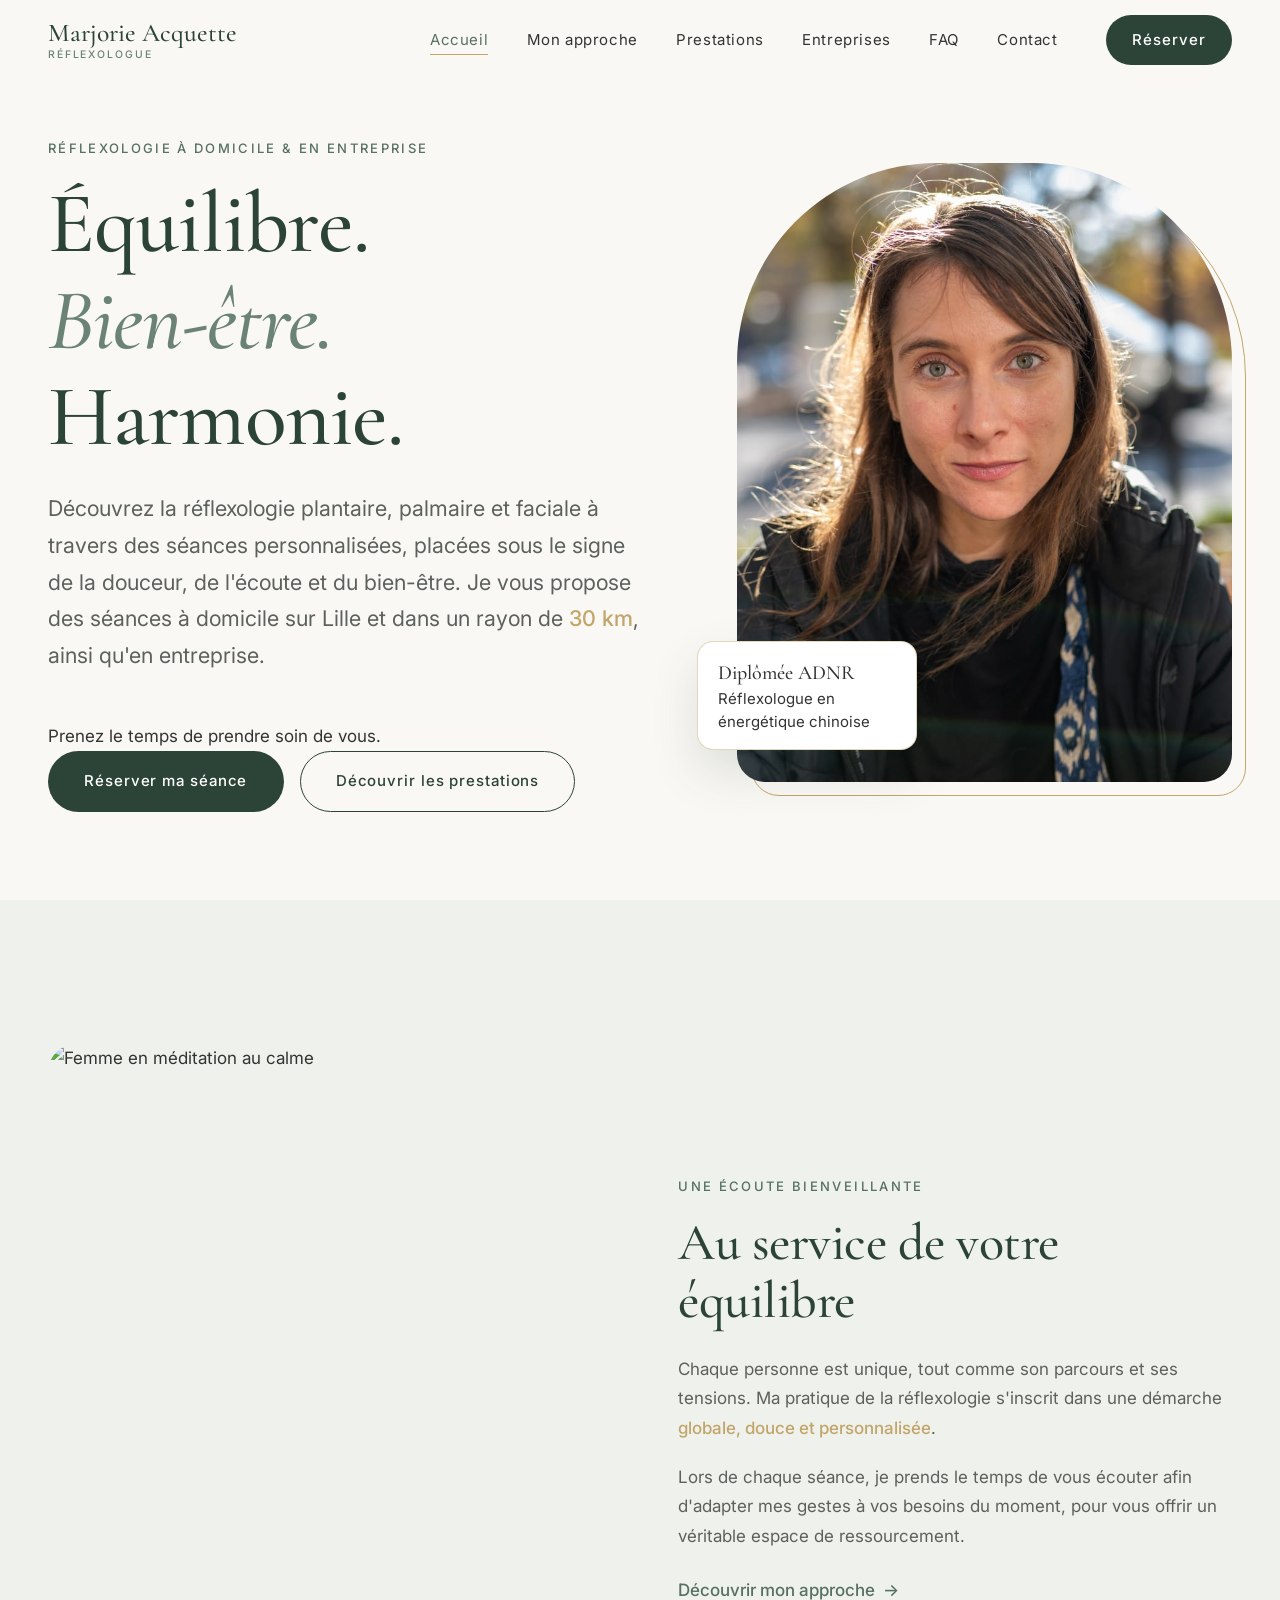
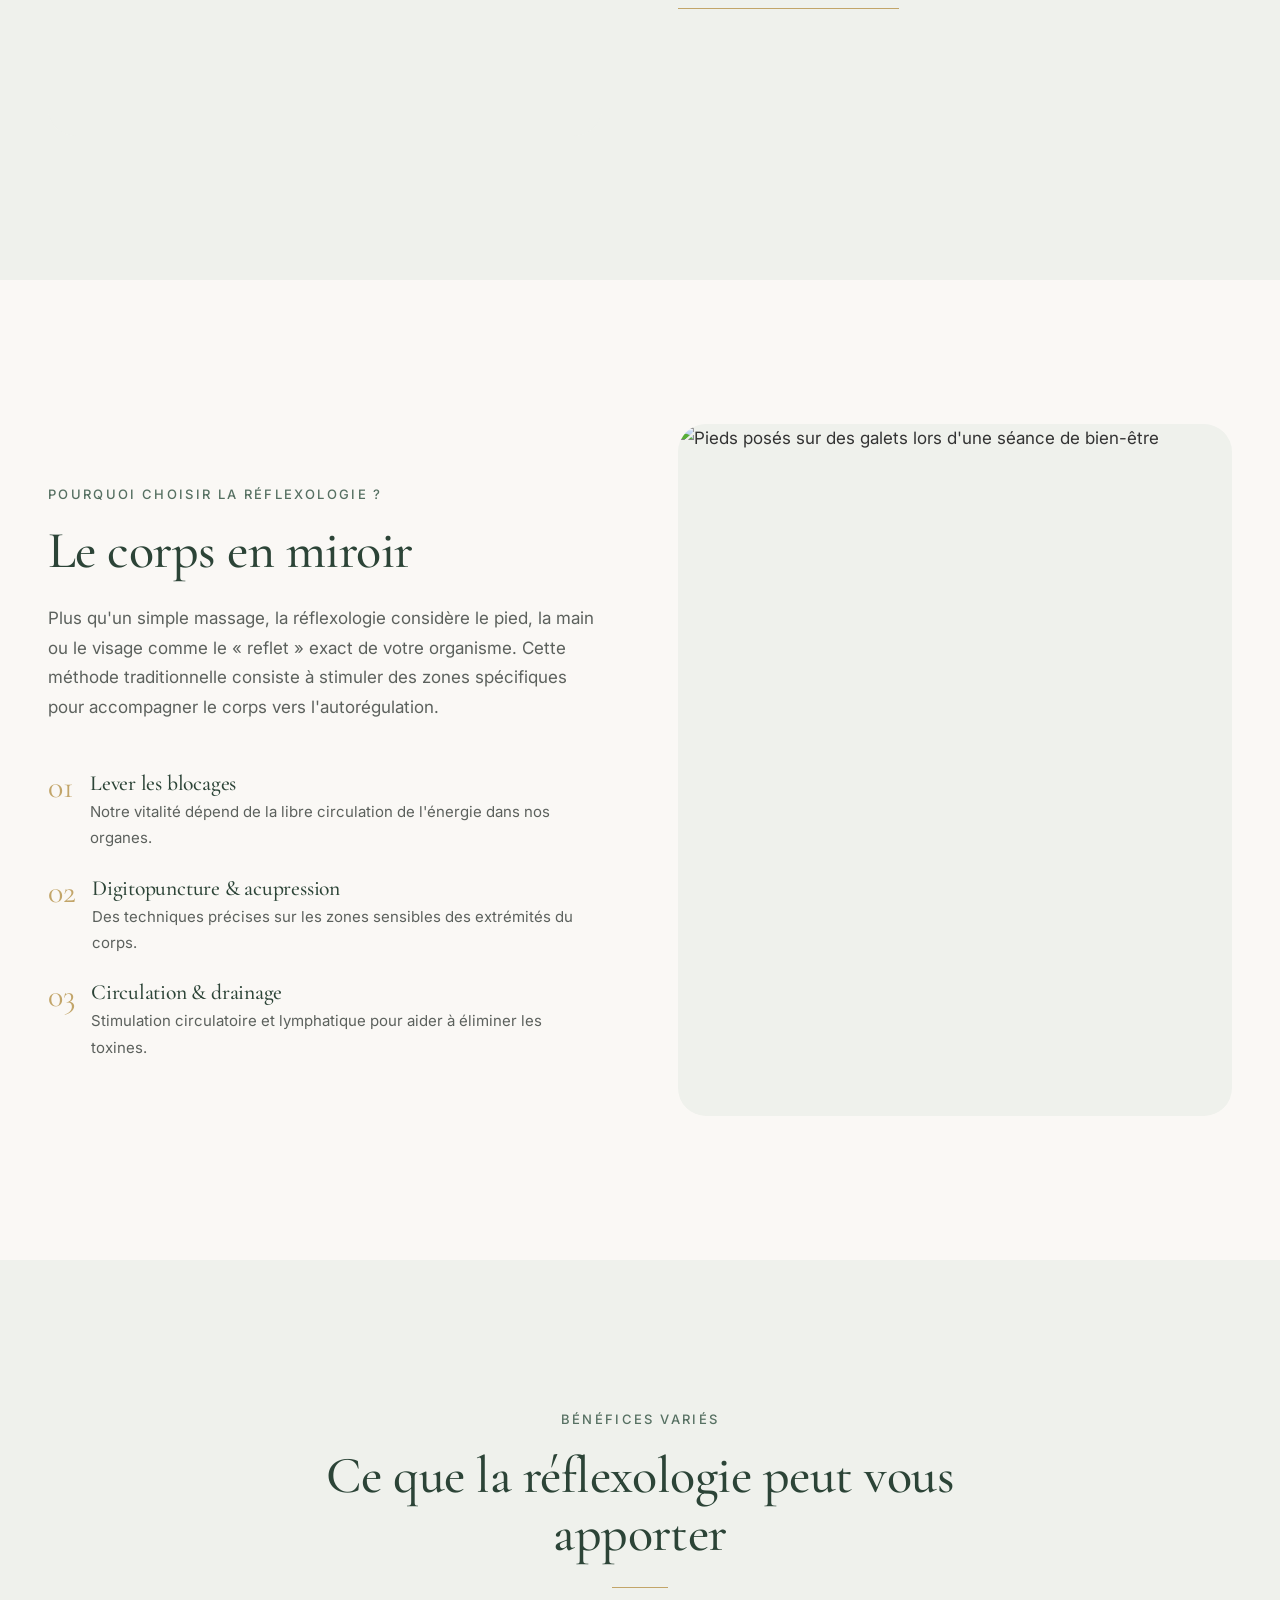
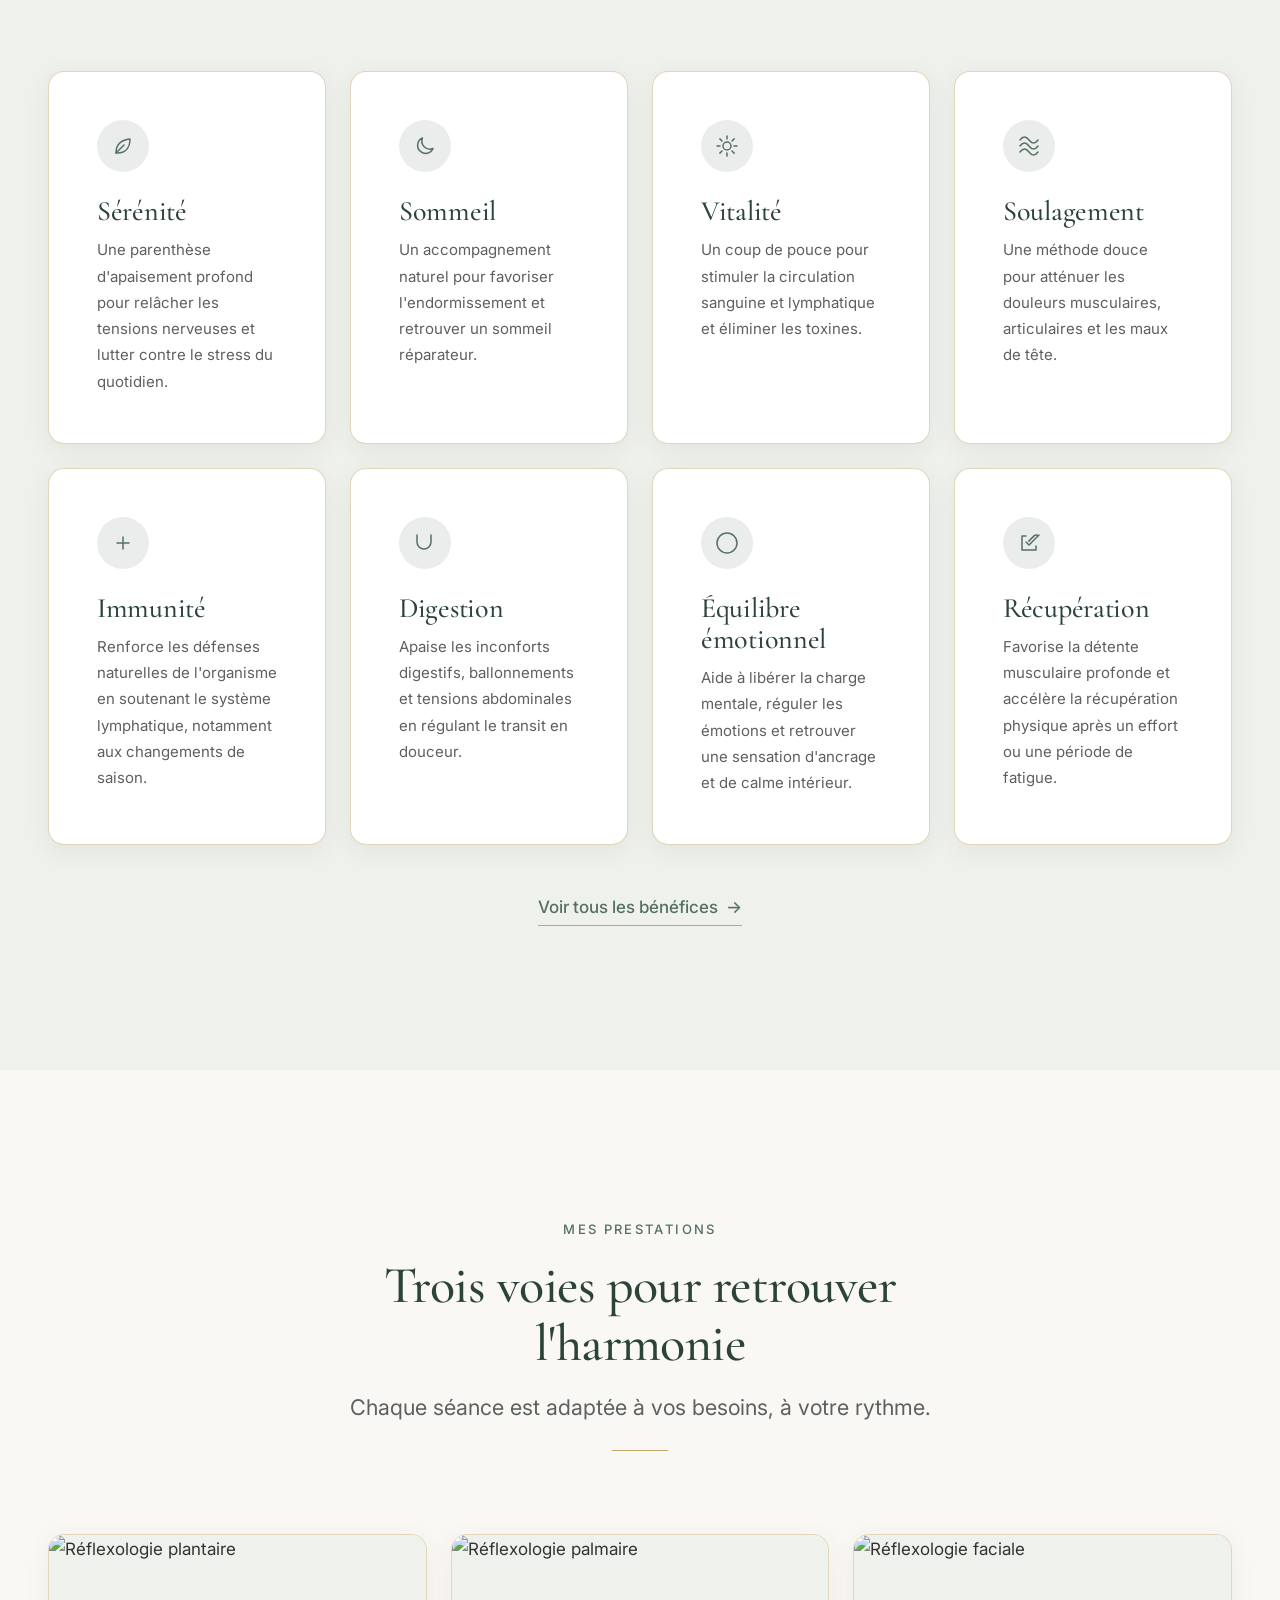
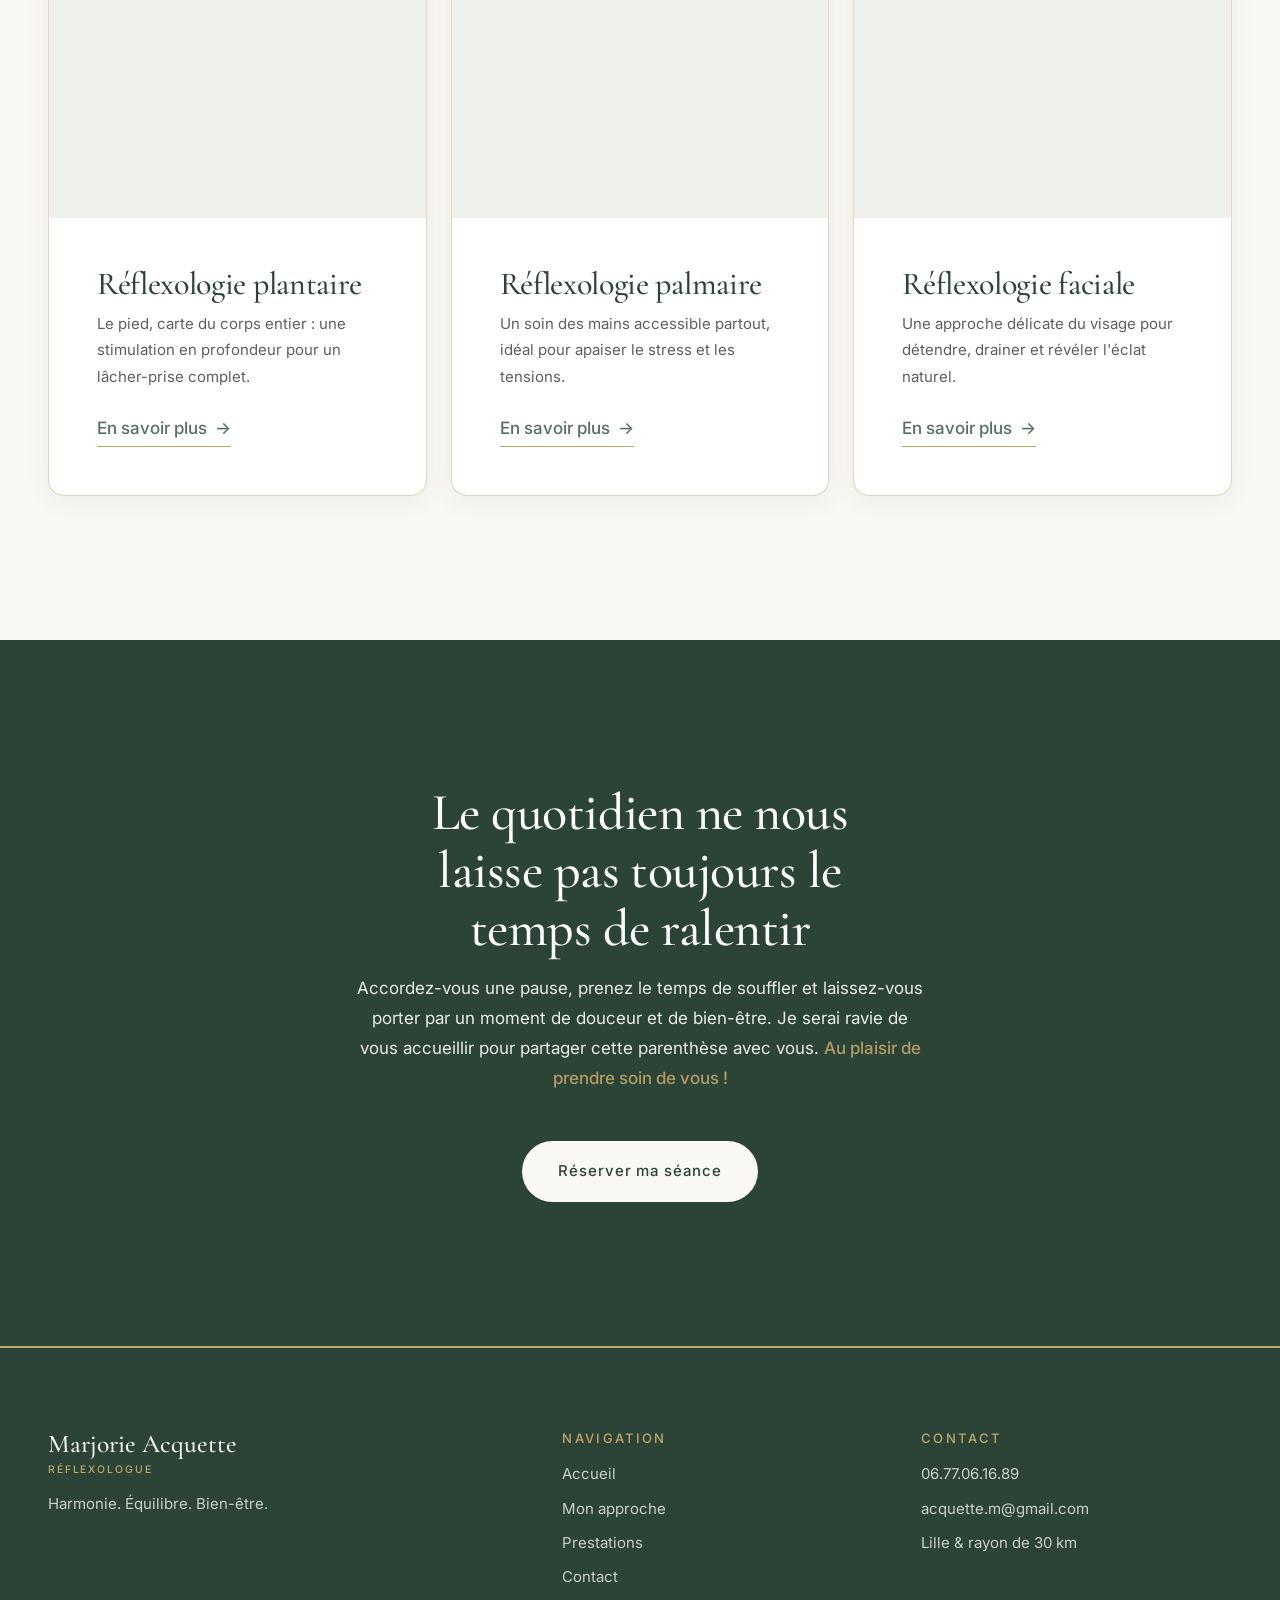
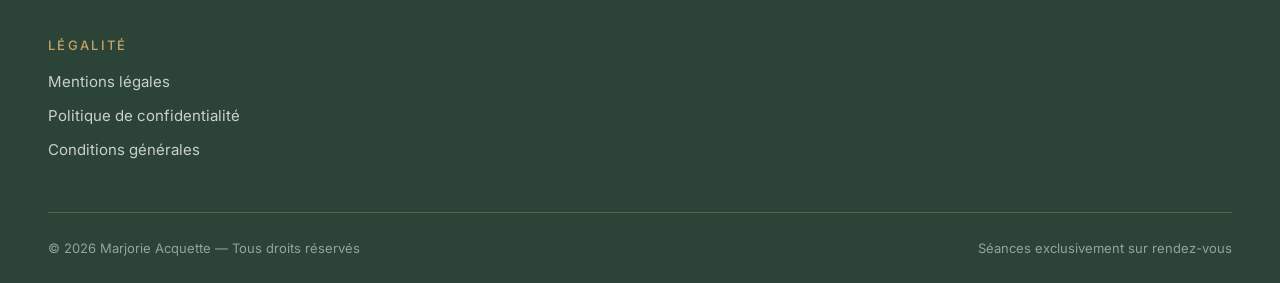
==== commit 49d2dc47: "site cool" ====
--- a/index.html
+++ b/index.html
@@ -4,7 +4,7 @@
   <meta charset="UTF-8">
   <meta name="viewport" content="width=device-width, initial-scale=1">
   <title>Marjorie Acquette — Réflexologue à Lille | Harmonie. Équilibre. Bien-être.</title>
-  <meta name="description" content="Réflexologie plantaire, palmaire ou faciale en énergétique chinoise. Séances sur rendez-vous à domicile (Lille & 50 km) ou en entreprise.">
+  <meta name="description" content="Réflexologie plantaire, palmaire ou faciale en énergétique chinoise. Séances sur rendez-vous à domicile (Lille &amp; 30 km) ou en entreprise.">
   <meta name="theme-color" content="#FAF8F5">
 
   <!-- Active les animations de reveal uniquement si JS est disponible -->
@@ -39,6 +39,8 @@
           <li><a class="nav__link" href="index.html" aria-current="page">Accueil</a></li>
           <li><a class="nav__link" href="about.html">Mon approche</a></li>
           <li><a class="nav__link" href="services.html">Prestations</a></li>
+          <li><a class="nav__link" href="entreprises.html">Entreprises</a></li>
+          <li><a class="nav__link" href="faq.html">FAQ</a></li>
           <li><a class="nav__link" href="contact.html">Contact</a></li>
         </ul>
         <a href="contact.html#reservation" class="btn btn--primary">Réserver</a>
@@ -52,15 +54,17 @@
     <section class="hero">
       <div class="container hero__grid">
         <div class="hero__content reveal">
-          <span class="eyebrow">Réflexologie en énergétique chinoise</span>
+          <span class="eyebrow">Réflexologie à domicile &amp; en entreprise</span>
           <h1 class="hero__title">
-            <span>Harmonie.</span>
             <span>Équilibre.</span>
             <span>Bien-être.</span>
+            <span>Harmonie.</span>
           </h1>
           <p class="lead hero__text">
-            Découvrez la réflexologie plantaire, palmaire ou faciale. Séances exclusivement sur rendez-vous&nbsp;:
-            à domicile (Lille &amp; rayon de 30&nbsp;km) ou directement au sein de votre entreprise.
+            Découvrez la réflexologie plantaire, palmaire et faciale à travers des séances personnalisées, placées sous le signe de la douceur, de l'écoute et du bien-être. Je vous propose des séances à domicile sur Lille et dans un rayon de <span class="accent-gold">30&nbsp;km</span>, ainsi qu'en entreprise.
+          </p>
+          <p class="hero__subtext">
+            Prenez le temps de prendre soin de vous.
           </p>
           <div class="hero__actions">
             <a href="contact.html#reservation" class="btn btn--primary">Réserver ma séance</a>
@@ -91,18 +95,15 @@
           </div>
         </div>
         <div class="split__content reveal" data-delay="150">
-          <span class="eyebrow">Ma démarche</span>
-          <h2>Un chemin vers l'équilibre, guidé par la nature</h2>
+          <span class="eyebrow">Une écoute bienveillante</span>
+          <h2>Au service de votre équilibre</h2>
           <p>
-            Ma curiosité naturelle m'a toujours poussée à chercher le sens des choses. À 20&nbsp;ans, lorsque mon
-            propre corps a commencé à se dérégler, ce besoin de comprendre s'est transformé en une mission essentielle&nbsp;:
-            lui redonner son équilibre par des voies naturelles.
+            Chaque personne est unique, tout comme son parcours et ses tensions. Ma pratique de la réflexologie s'inscrit dans une démarche <span class="accent-gold">globale, douce et personnalisée</span>.
           </p>
           <p>
-            Aujourd'hui, je mets cette quête de sens au service de votre santé globale, à travers un accompagnement
-            préventif et connecté aux rythmes de la nature.
-          </p>
-          <a href="about.html" class="link-arrow">Lire mon parcours <span aria-hidden="true">→</span></a>
+            Lors de chaque séance, je prends le temps de vous écouter afin d'adapter mes gestes à vos besoins du moment, pour vous offrir un véritable espace de ressourcement.
+          </p>
+          <a href="about.html" class="link-arrow">Découvrir mon approche <span aria-hidden="true">→</span></a>
         </div>
       </div>
     </section>
@@ -190,6 +191,38 @@
             </div>
             <h3>Soulagement</h3>
             <p>Une méthode douce pour atténuer les douleurs musculaires, articulaires et les maux de tête.</p>
+          </article>
+
+          <article class="benefit-card reveal" data-delay="400">
+            <div class="benefit-card__icon">
+              <svg viewBox="0 0 24 24" fill="none" stroke="currentColor" stroke-width="1.5" stroke-linecap="round" stroke-linejoin="round" aria-hidden="true"><path d="M12 6v12M6 12h12"/></svg>
+            </div>
+            <h3>Immunité</h3>
+            <p>Renforce les défenses naturelles de l'organisme en soutenant le système lymphatique, notamment aux changements de saison.</p>
+          </article>
+
+          <article class="benefit-card reveal" data-delay="500">
+            <div class="benefit-card__icon">
+              <svg viewBox="0 0 24 24" fill="none" stroke="currentColor" stroke-width="1.5" stroke-linecap="round" stroke-linejoin="round" aria-hidden="true"><path d="M4 4v7a7 7 0 0 0 14 0V4"/></svg>
+            </div>
+            <h3>Digestion</h3>
+            <p>Apaise les inconforts digestifs, ballonnements et tensions abdominales en régulant le transit en douceur.</p>
+          </article>
+
+          <article class="benefit-card reveal" data-delay="600">
+            <div class="benefit-card__icon">
+              <svg viewBox="0 0 24 24" fill="none" stroke="currentColor" stroke-width="1.5" stroke-linecap="round" stroke-linejoin="round" aria-hidden="true"><path d="M12 2C6.48 2 2 6.48 2 12s4.48 10 10 10 10-4.48 10-10S17.52 2 12 2z"/></svg>
+            </div>
+            <h3>Équilibre émotionnel</h3>
+            <p>Aide à libérer la charge mentale, réguler les émotions et retrouver une sensation d'ancrage et de calme intérieur.</p>
+          </article>
+
+          <article class="benefit-card reveal" data-delay="700">
+            <div class="benefit-card__icon">
+              <svg viewBox="0 0 24 24" fill="none" stroke="currentColor" stroke-width="1.5" stroke-linecap="round" stroke-linejoin="round" aria-hidden="true"><path d="M9 11l3 3L22 4"/><path d="M20.84 4.61a2.5 2.5 0 0 0-3.54 0l-5.5 5.5M9 5H5v14h14v-4"/></svg>
+            </div>
+            <h3>Récupération</h3>
+            <p>Favorise la détente musculaire profonde et accélère la récupération physique après un effort ou une période de fatigue.</p>
           </article>
         </div>
 
@@ -248,8 +281,8 @@
     <!-- ===================== CTA ===================== -->
     <section class="section cta-band">
       <div class="container reveal">
-        <h2>Offrez-vous une parenthèse de bien-être</h2>
-        <p>Séances sur rendez-vous, à domicile (Lille &amp; 50&nbsp;km) ou au sein de votre entreprise.</p>
+        <h2>Le quotidien ne nous laisse pas toujours le temps de ralentir</h2>
+        <p>Accordez-vous une pause, prenez le temps de souffler et laissez-vous porter par un moment de douceur et de bien-être. Je serai ravie de vous accueillir pour partager cette parenthèse avec vous. <span class="accent-gold">Au plaisir de prendre soin de vous !</span></p>
         <a href="contact.html#reservation" class="btn btn--primary">Réserver ma séance</a>
       </div>
     </section>
@@ -278,7 +311,15 @@
           <ul>
             <li><a href="tel:+33677061689">06.77.06.16.89</a></li>
             <li><a href="mailto:acquette.m@gmail.com">acquette.m@gmail.com</a></li>
-            <li>Lille &amp; rayon de 50&nbsp;km</li>
+            <li>Lille &amp; rayon de 30&nbsp;km</li>
+          </ul>
+        </div>
+        <div>
+          <h4>Légalité</h4>
+          <ul>
+            <li><a href="mentions-legales.html">Mentions légales</a></li>
+            <li><a href="politique-de-confidentialite.html">Politique de confidentialité</a></li>
+            <li><a href="cgv.html">Conditions générales</a></li>
           </ul>
         </div>
       </div>
--- a/css/global.css
+++ b/css/global.css
@@ -65,6 +65,8 @@
   color: var(--color-text-soft);
   line-height: 1.7;
 }
+
+.accent-gold { color: var(--color-accent-gold); font-weight: 500; }
 
 /* ---- Layout ---- */
 .container {
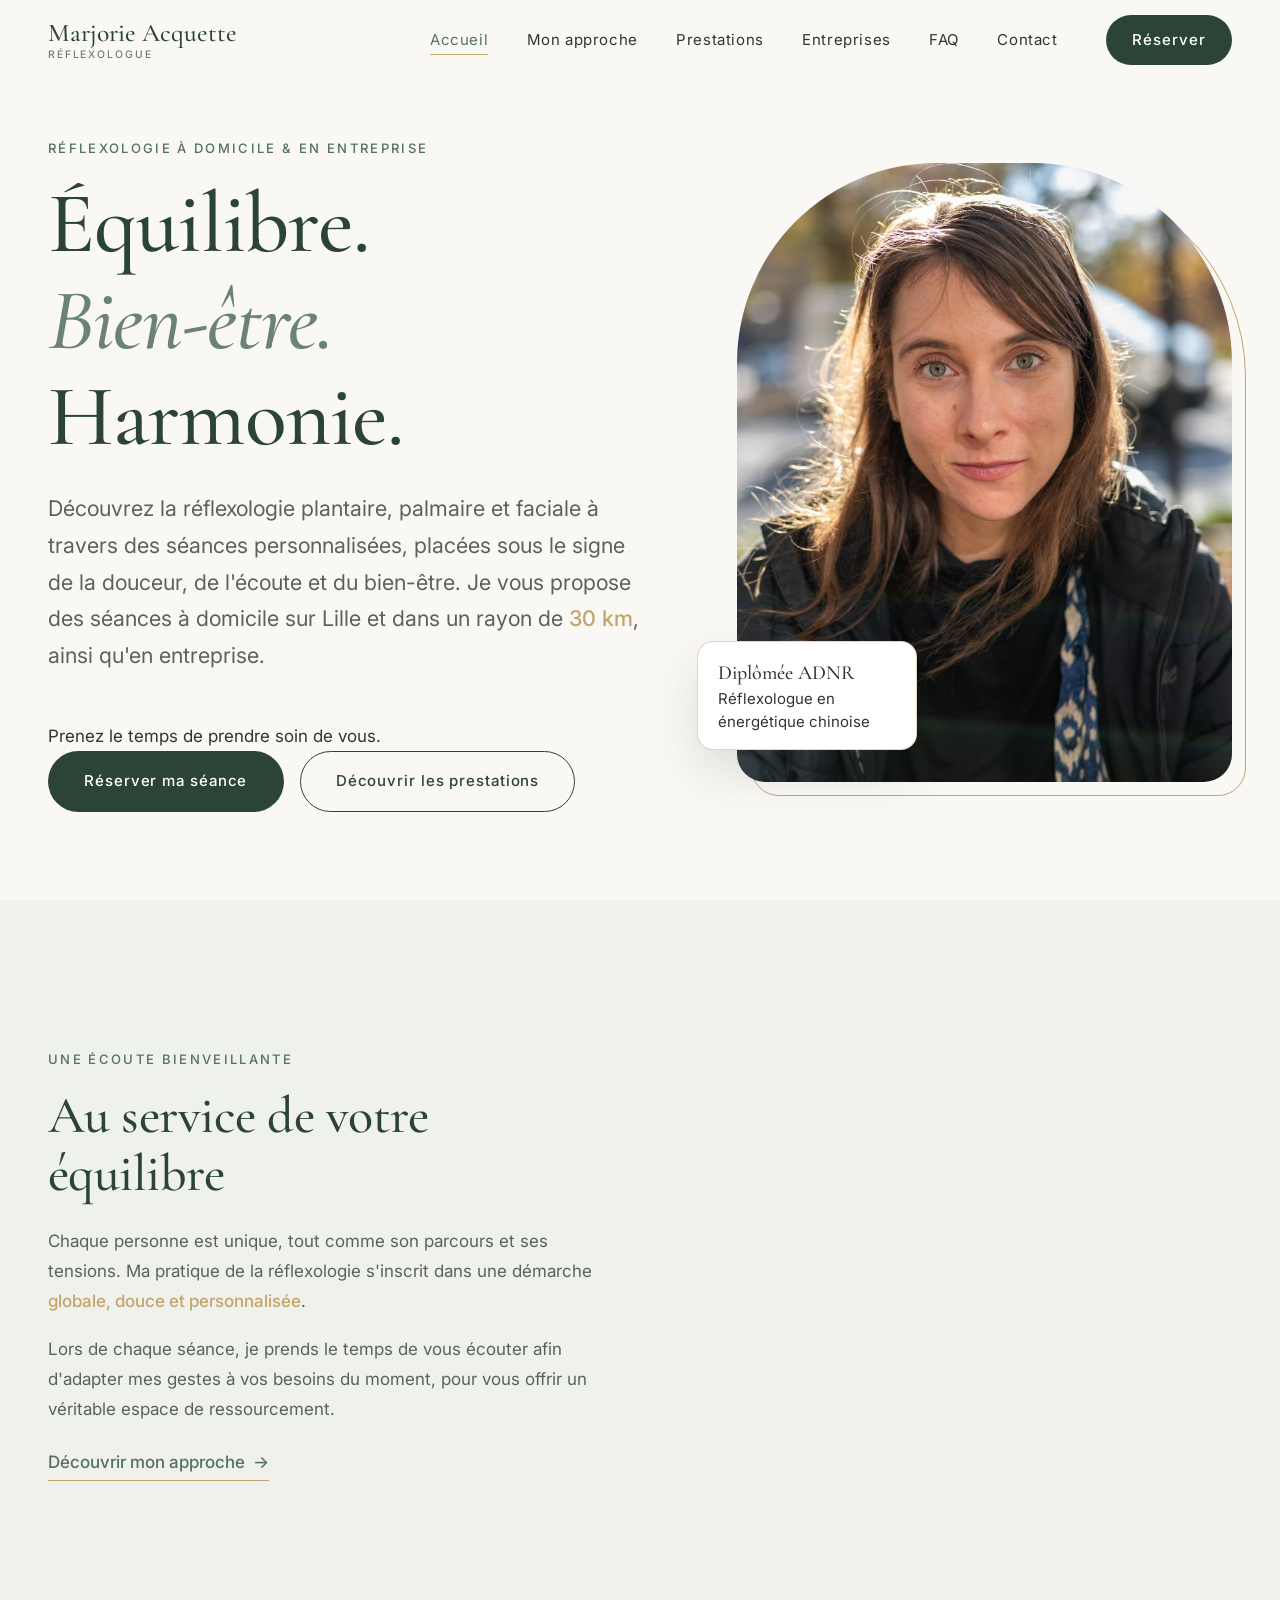
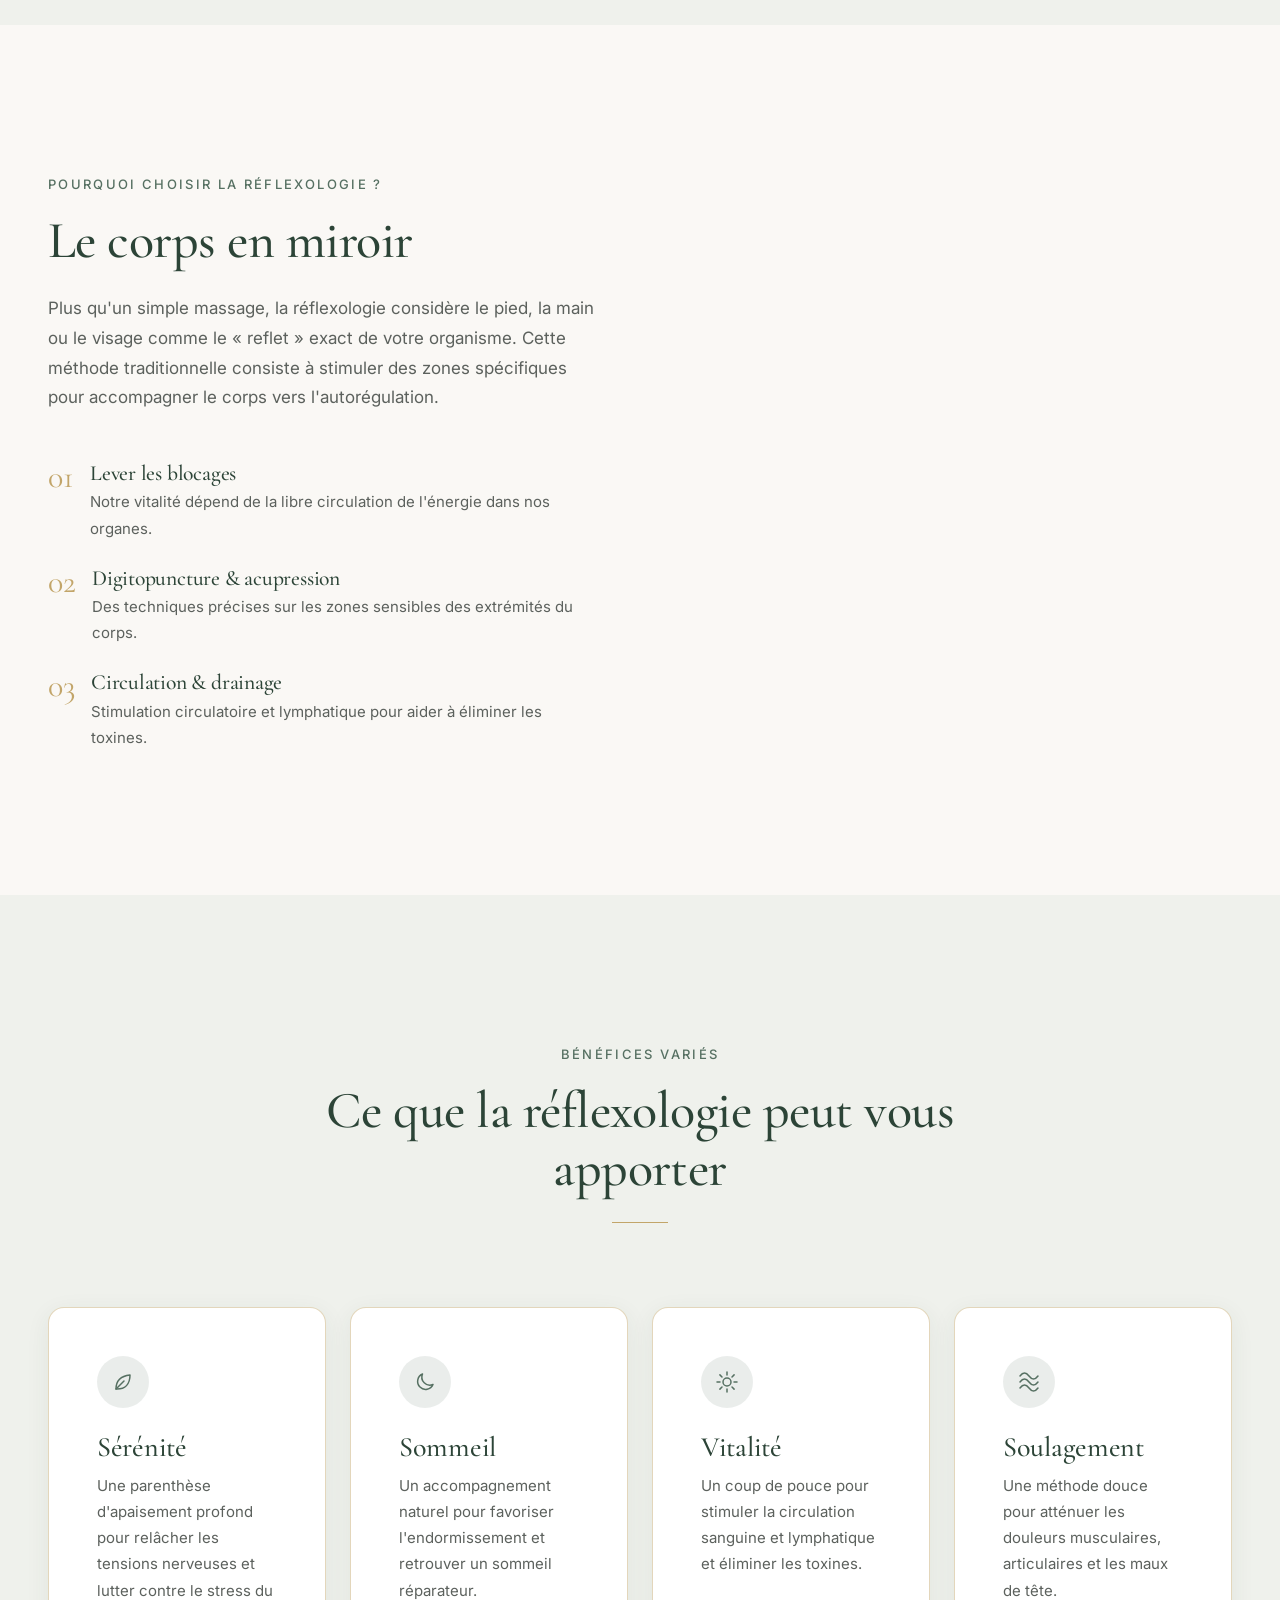
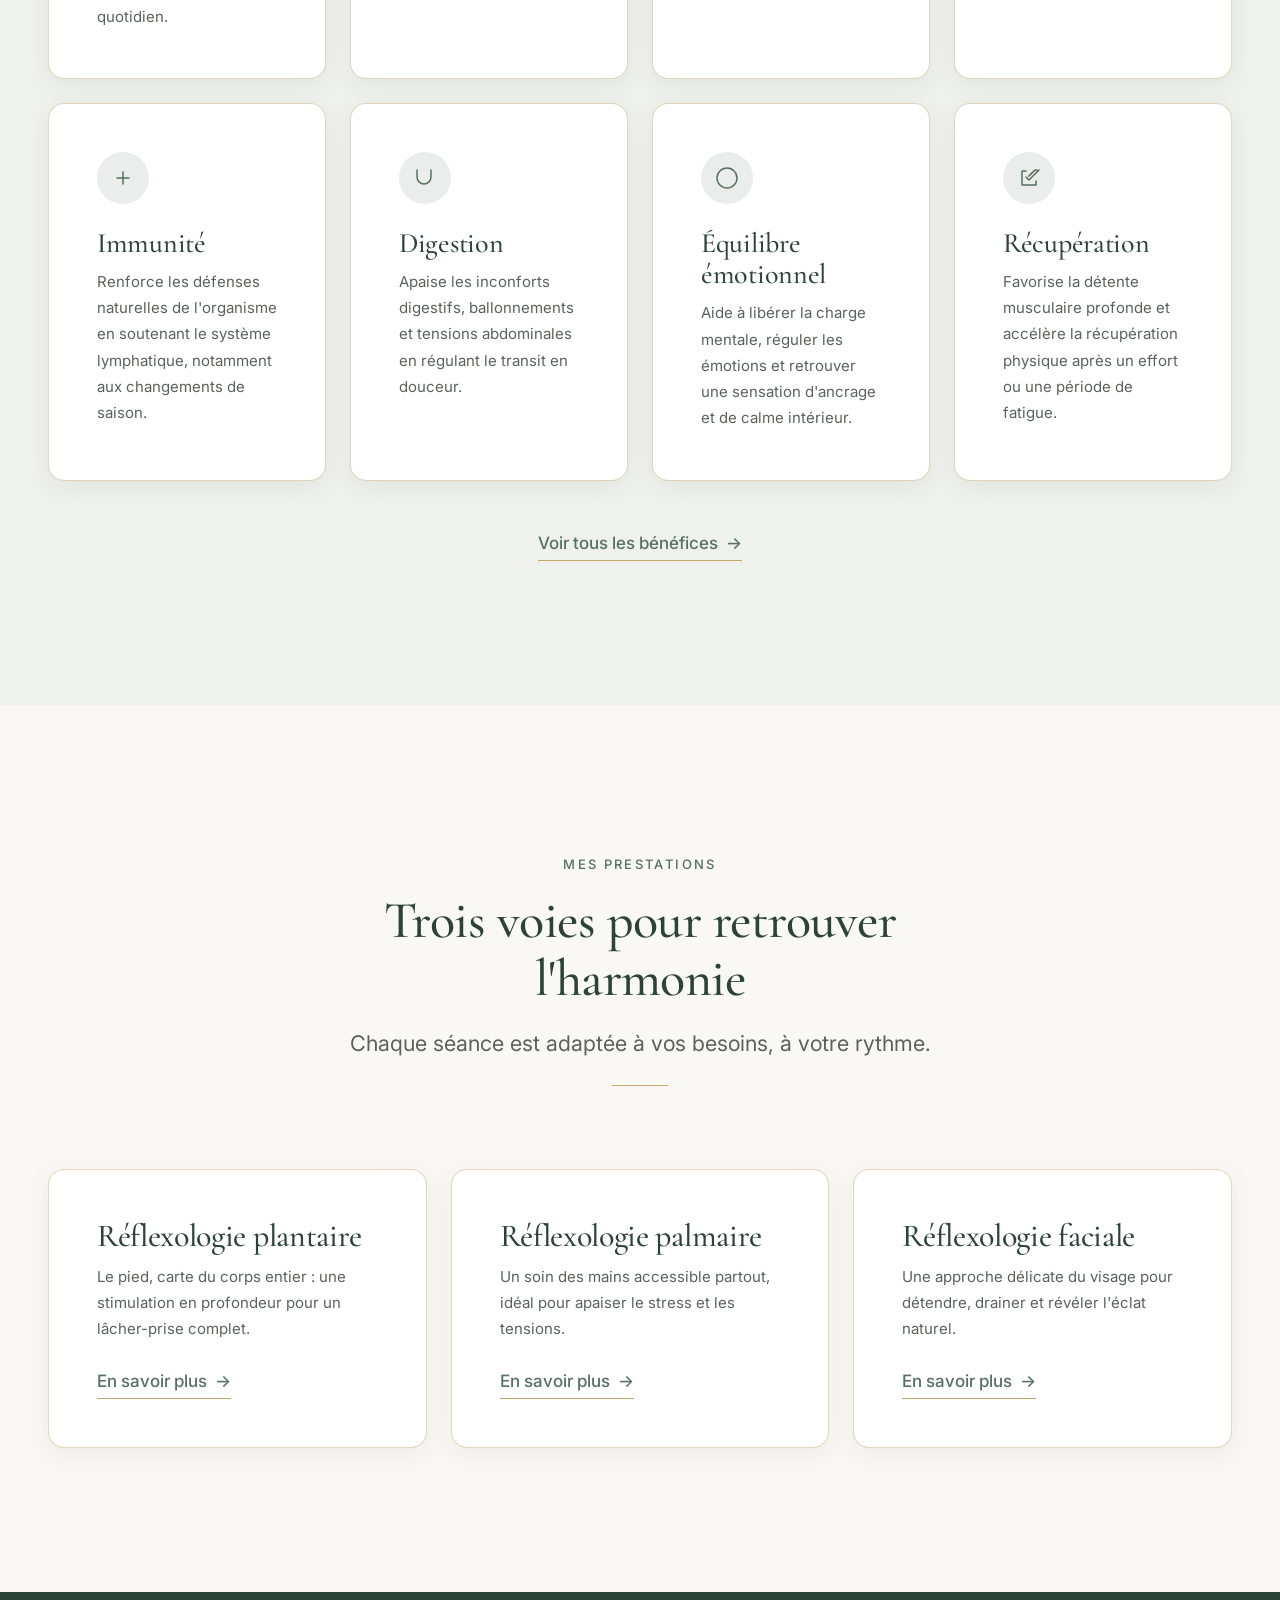
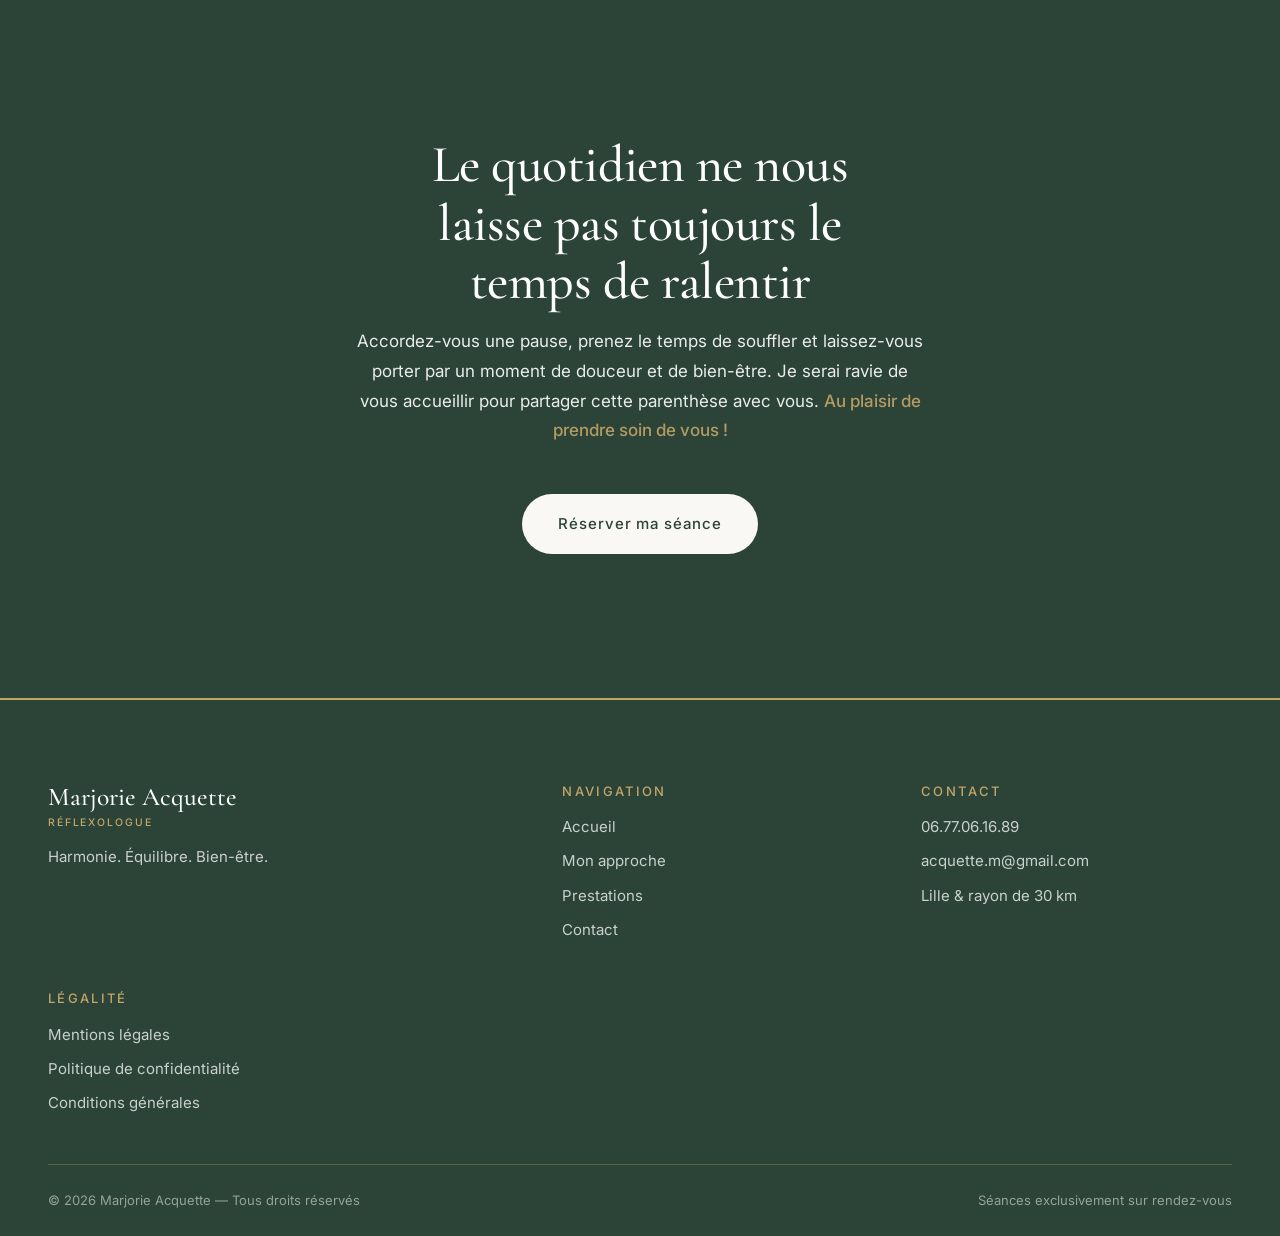
==== commit aecbd594: "site cool" ====
--- a/index.html
+++ b/index.html
@@ -6,6 +6,22 @@
   <title>Marjorie Acquette — Réflexologue à Lille | Harmonie. Équilibre. Bien-être.</title>
   <meta name="description" content="Réflexologie plantaire, palmaire ou faciale en énergétique chinoise. Séances sur rendez-vous à domicile (Lille &amp; 30 km) ou en entreprise.">
   <meta name="theme-color" content="#FAF8F5">
+
+  <!-- Open Graph / Social Media -->
+  <meta property="og:type" content="website">
+  <meta property="og:url" content="https://marjorie-acquette.vercel.app/">
+  <meta property="og:title" content="Marjorie Acquette — Réflexologue">
+  <meta property="og:description" content="Réflexologie plantaire, palmaire ou faciale à Lille et 30 km. Séances personnalisées pour votre équilibre et bien-être.">
+  <meta property="og:image" content="https://marjorie-acquette.vercel.app/images/og-image.png">
+  <meta property="og:image:width" content="1200">
+  <meta property="og:image:height" content="630">
+  <meta property="og:locale" content="fr_FR">
+
+  <!-- Twitter Card -->
+  <meta name="twitter:card" content="summary_large_image">
+  <meta name="twitter:title" content="Marjorie Acquette — Réflexologue">
+  <meta name="twitter:description" content="Réflexologie à Lille et 30 km.">
+  <meta name="twitter:image" content="https://marjorie-acquette.vercel.app/images/og-image.png">
 
   <!-- Active les animations de reveal uniquement si JS est disponible -->
   <script>document.documentElement.classList.add('js');</script>
@@ -88,13 +104,7 @@
     <!-- ===================== PRÉSENTATION ===================== -->
     <section class="section section--alt">
       <div class="container split">
-        <div class="split__media reveal">
-          <div class="media">
-            <img src="https://images.unsplash.com/photo-1506126613408-eca07ce68773?auto=format&fit=crop&w=900&q=75"
-                 alt="Femme en méditation au calme" loading="lazy" width="900" height="1125">
-          </div>
-        </div>
-        <div class="split__content reveal" data-delay="150">
+        <div class="split__content reveal" data-delay="0">
           <span class="eyebrow">Une écoute bienveillante</span>
           <h2>Au service de votre équilibre</h2>
           <p>
@@ -111,13 +121,7 @@
     <!-- ===================== LA RÉFLEXOLOGIE ===================== -->
     <section class="section">
       <div class="container split split--reverse">
-        <div class="split__media reveal">
-          <div class="media">
-            <img src="https://images.unsplash.com/photo-1519823551278-64ac92734fb1?auto=format&fit=crop&w=900&q=75"
-                 alt="Pieds posés sur des galets lors d'une séance de bien-être" loading="lazy" width="900" height="1125">
-          </div>
-        </div>
-        <div class="split__content reveal" data-delay="150">
+        <div class="split__content reveal" data-delay="0">
           <span class="eyebrow">Pourquoi choisir la réflexologie&nbsp;?</span>
           <h2>Le corps en miroir</h2>
           <p>
@@ -243,9 +247,6 @@
 
         <div class="service-grid">
           <article class="service-card reveal">
-            <div class="service-card__img">
-              <img src="https://images.unsplash.com/photo-1519823551278-64ac92734fb1?auto=format&fit=crop&w=800&q=75" alt="Réflexologie plantaire" loading="lazy" width="800" height="600">
-            </div>
             <div class="service-card__body">
               <h3>Réflexologie plantaire</h3>
               <p>Le pied, carte du corps entier&nbsp;: une stimulation en profondeur pour un lâcher-prise complet.</p>
@@ -254,9 +255,6 @@
           </article>
 
           <article class="service-card reveal" data-delay="120">
-            <div class="service-card__img">
-              <img src="https://images.unsplash.com/photo-1600334129128-685c5582fd35?auto=format&fit=crop&w=800&q=75" alt="Réflexologie palmaire" loading="lazy" width="800" height="600">
-            </div>
             <div class="service-card__body">
               <h3>Réflexologie palmaire</h3>
               <p>Un soin des mains accessible partout, idéal pour apaiser le stress et les tensions.</p>
@@ -265,9 +263,6 @@
           </article>
 
           <article class="service-card reveal" data-delay="240">
-            <div class="service-card__img">
-              <img src="https://images.unsplash.com/photo-1570172619644-dfd03ed5d881?auto=format&fit=crop&w=800&q=75" alt="Réflexologie faciale" loading="lazy" width="800" height="600">
-            </div>
             <div class="service-card__body">
               <h3>Réflexologie faciale</h3>
               <p>Une approche délicate du visage pour détendre, drainer et révéler l'éclat naturel.</p>
--- a/css/global.css
+++ b/css/global.css
@@ -203,6 +203,33 @@
 @media (min-width: 600px) { .benefit-grid { grid-template-columns: repeat(2, 1fr); } }
 @media (min-width: 1200px) { .benefit-grid--4 { grid-template-columns: repeat(4, 1fr); } }
 
+/* ---- Page hero fullscreen (100vh) ---- */
+.page-hero--fullscreen {
+  min-height: 100vh;
+  height: 100vh;
+  display: flex;
+  flex-direction: column;
+  align-items: center;
+  justify-content: center;
+  padding: var(--header-height) var(--gutter) var(--space-xl);
+  background-image: url('../images/wellness-bg.jpg');
+  background-size: cover;
+  background-position: center;
+  background-attachment: fixed;
+  position: relative;
+  text-align: center;
+}
+.page-hero--fullscreen::before {
+  content: '';
+  position: absolute;
+  inset: 0;
+  background: rgba(250, 248, 245, 0.75);
+  backdrop-filter: blur(2px);
+  z-index: -1;
+}
+.page-hero--fullscreen h1 { font-size: clamp(2.5rem, 2rem + 3vw, 4rem); margin-bottom: var(--space-md); }
+.page-hero--fullscreen .lead { max-width: 60ch; margin-inline: auto; font-size: clamp(1rem, 0.9rem + 1vw, 1.3rem); }
+
 /* ---- Scroll reveal (piloté par js/main.js) ----
    Le préfixe .js garantit que le contenu reste visible si JS est désactivé. */
 .js .reveal {
--- a/css/header-footer.css
+++ b/css/header-footer.css
@@ -48,6 +48,7 @@
 .nav {
   position: fixed;
   inset: 0;
+  top: var(--header-height);
   z-index: var(--z-menu);
   display: flex;
   flex-direction: column;
@@ -55,14 +56,15 @@
   justify-content: center;
   gap: var(--space-lg);
   background: var(--color-background);
-  clip-path: circle(0% at calc(100% - 2.5rem) 2.5rem);   /* l'ouverture part du bouton */
-  visibility: hidden;
-  transition: clip-path 0.8s var(--ease-out), visibility 0s 0.8s;
+  min-height: calc(100vh - var(--header-height));
+  overflow-y: auto;
+  opacity: 0;
+  pointer-events: none;
+  transition: opacity 0.4s ease;
 }
 .nav.is-open {
-  clip-path: circle(150% at calc(100% - 2.5rem) 2.5rem);
-  visibility: visible;
-  transition: clip-path 0.8s var(--ease-out), visibility 0s;
+  opacity: 1;
+  pointer-events: auto;
 }
 
 .nav__list {
@@ -75,18 +77,17 @@
   font-family: var(--font-heading);
   font-size: clamp(2rem, 8vw, 2.75rem);
   position: relative;
-  opacity: 0;
-  transform: translateY(20px);
-  transition: opacity 0.5s ease, transform 0.5s var(--ease-out), color var(--transition-fast);
+  transition: color var(--transition-fast);
 }
 .nav.is-open .nav__link {
-  opacity: 1;
-  transform: none;
-  transition-delay: calc(0.25s + var(--i, 0) * 0.07s);   /* apparition en cascade */
+  transition-delay: calc(0.15s + var(--i, 0) * 0.07s);
 }
 .nav__link:hover,
 .nav__link[aria-current="page"] { color: var(--color-primary-muted-dark); }
-.nav .btn { opacity: 0; transition: opacity 0.5s ease 0.6s, transform 0.3s ease, background 0.3s ease, color 0.3s ease, box-shadow 0.3s ease; }
+.nav .btn { 
+  opacity: 0;
+  transition: opacity 0.4s ease 0.4s, transform 0.3s ease, background 0.3s ease, color 0.3s ease, box-shadow 0.3s ease;
+}
 .nav.is-open .btn { opacity: 1; }
 
 /* ---- Bouton hamburger ---- */
@@ -124,6 +125,8 @@
     clip-path: none;
     visibility: visible;
     transition: none;
+    opacity: 1;
+    pointer-events: auto;
   }
   .nav__list { flex-direction: row; gap: clamp(1.5rem, 3vw, 3rem); }
   .nav__link {
